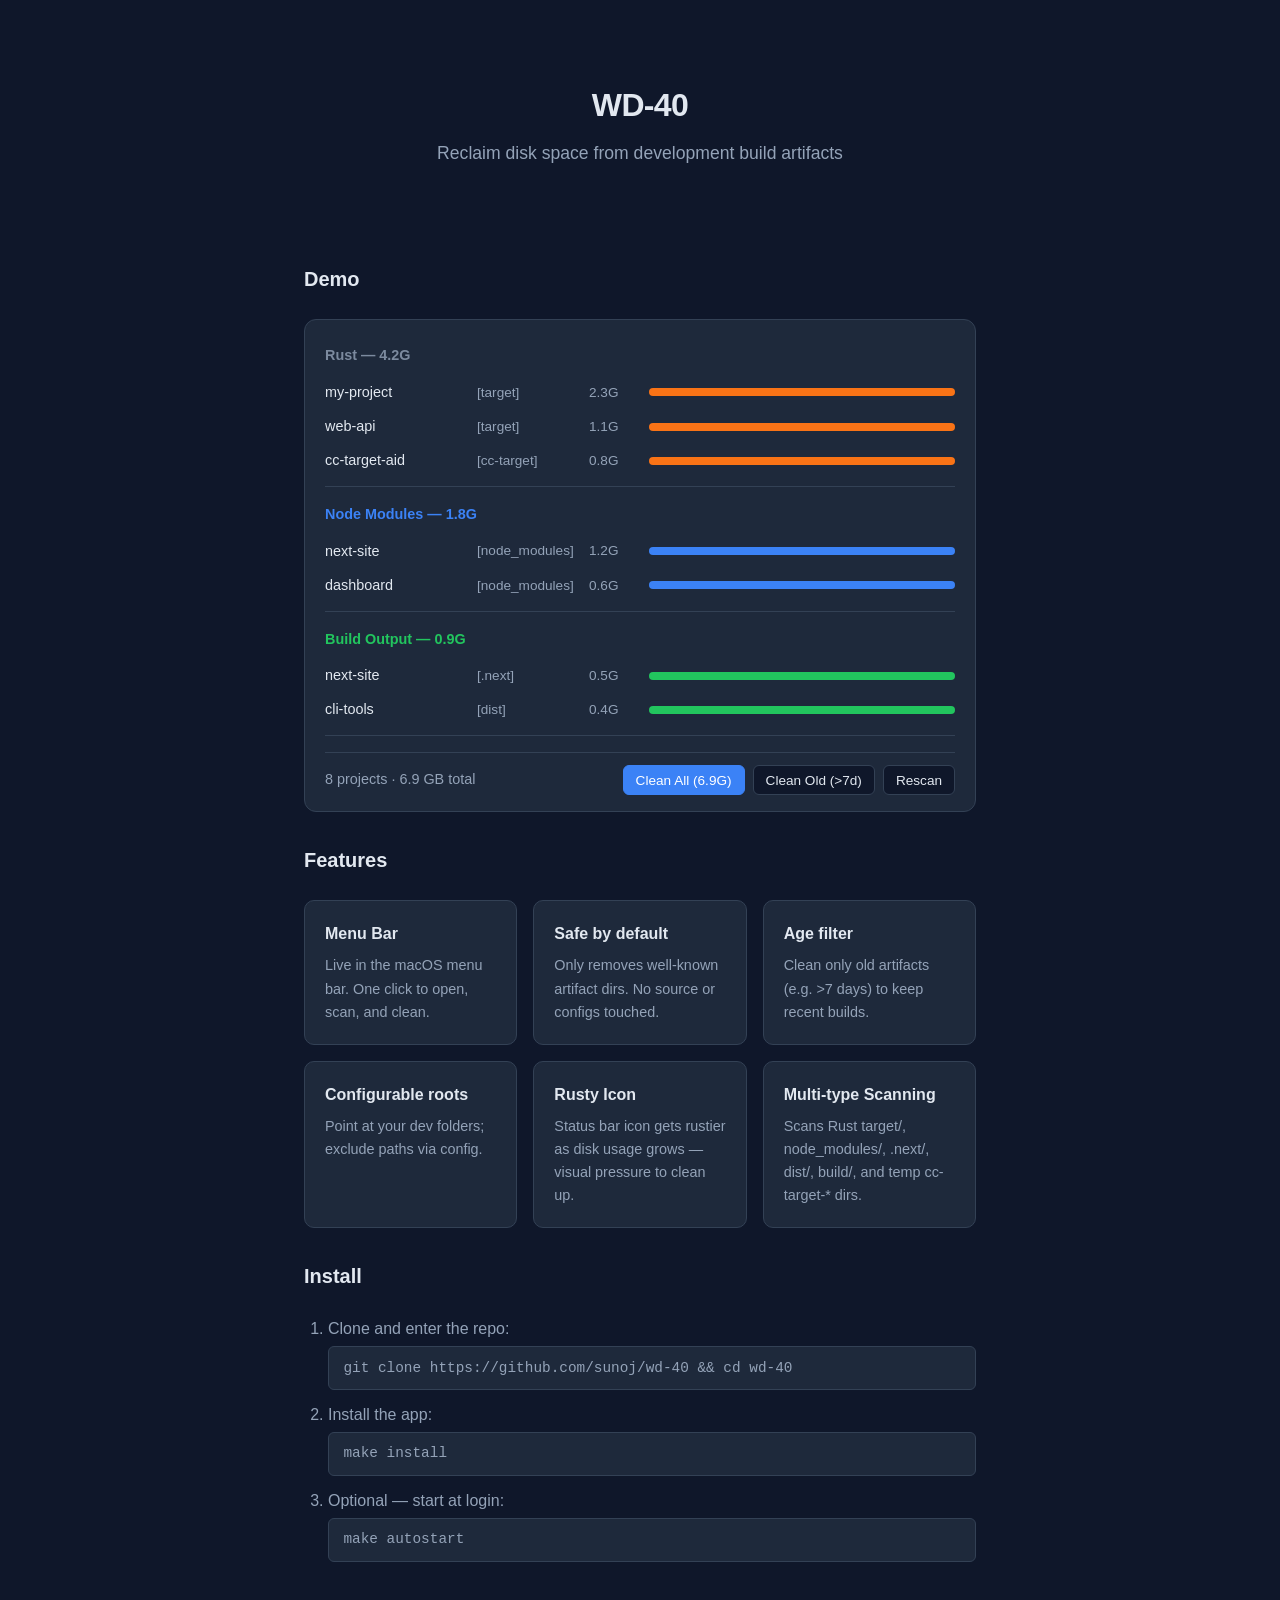
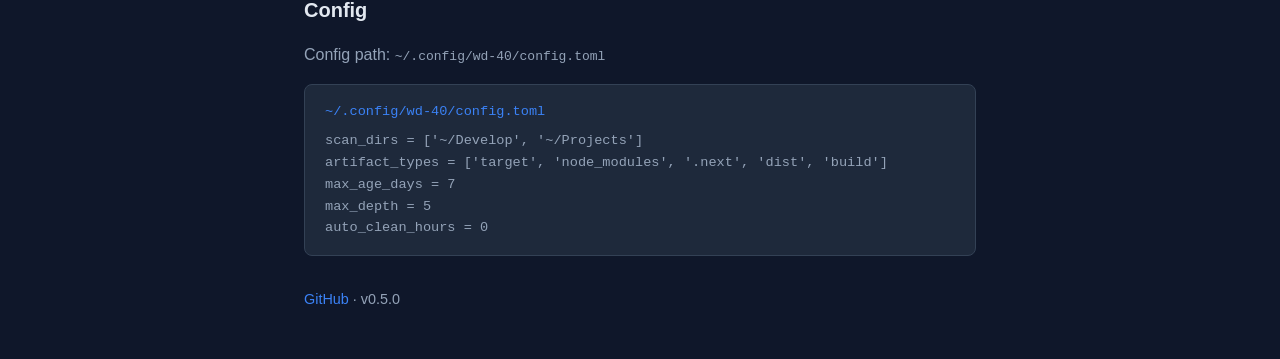
==== site/index.html @ ae731e07 "docs: record round-two audit findings" ====
<!DOCTYPE html>
<html lang="en">
<head>
  <meta charset="UTF-8">
  <meta name="viewport" content="width=device-width, initial-scale=1.0">
  <title>WD-40 — macOS Menu Bar Utility for Build Artifacts</title>
  <meta name="description" content="Reclaim disk space from Rust target/, node_modules/, .next/, dist/, build/ and other development build artifacts. macOS menu bar utility.">
  <style>
    :root {
      --bg: #0f172a;
      --bg-card: #1e293b;
      --text: #e2e8f0;
      --text-muted: #94a3b8;
      --accent: #3b82f6;
      --accent-hover: #2563eb;
      --rust: #f97316;
      --node: #3b82f6;
      --build: #22c55e;
      --border: #334155;
    }
    * { box-sizing: border-box; }
    body {
      font-family: -apple-system, BlinkMacSystemFont, 'Segoe UI', Roboto, sans-serif;
      background: var(--bg);
      color: var(--text);
      margin: 0;
      padding: 0;
      line-height: 1.6;
    }
    .container { max-width: 720px; margin: 0 auto; padding: 2rem 1.5rem; }
    h1 { font-size: 1.75rem; font-weight: 700; margin: 0 0 0.5rem; }
    h2 { font-size: 1.25rem; font-weight: 600; margin: 2rem 0 1rem; color: var(--text); }
    p { margin: 0 0 1rem; color: var(--text-muted); }
    a { color: var(--accent); text-decoration: none; }
    a:hover { text-decoration: underline; }

    .hero {
      text-align: center;
      padding: 3rem 0;
    }
    .hero .product { font-size: 2rem; font-weight: 800; letter-spacing: -0.02em; margin-bottom: 0.5rem; }
    .hero .tagline { font-size: 1.1rem; color: var(--text-muted); }

    .demo {
      background: var(--bg-card);
      border-radius: 12px;
      border: 1px solid var(--border);
      padding: 1rem 1.25rem;
      margin: 1.5rem 0;
    }
    .demo-group-header {
      font-weight: 600;
      font-size: 0.9rem;
      padding: 0.5rem 0;
      margin-top: 0.5rem;
    }
    .demo-group-header:first-child { margin-top: 0; }
    .demo-group-header.rust { color: var(--rust); }
    .demo-group-header.node { color: var(--node); }
    .demo-group-header.build { color: var(--build); }
    .demo-group-header.disabled { color: var(--text-muted); opacity: 0.8; }
    .demo-row {
      display: flex;
      align-items: center;
      gap: 0.75rem;
      padding: 0.35rem 0;
      font-size: 0.9rem;
    }
    .demo-row .name { min-width: 140px; color: var(--text); }
    .demo-row .type { min-width: 100px; color: var(--text-muted); font-size: 0.85rem; }
    .demo-row .size { min-width: 3rem; color: var(--text-muted); font-size: 0.85rem; }
    .demo-bar { flex: 1; height: 8px; border-radius: 4px; min-width: 60px; }
    .demo-bar.rust { background: var(--rust); }
    .demo-bar.node { background: var(--node); }
    .demo-bar.build { background: var(--build); }
    .demo-sep { height: 1px; background: var(--border); margin: 0.5rem 0; }
    .demo-footer {
      display: flex;
      justify-content: space-between;
      align-items: center;
      flex-wrap: wrap;
      gap: 0.75rem;
      margin-top: 1rem;
      padding-top: 0.75rem;
      border-top: 1px solid var(--border);
      font-size: 0.9rem;
      color: var(--text-muted);
    }
    .demo-actions { display: flex; gap: 0.5rem; flex-wrap: wrap; }
    .demo-actions button {
      background: var(--bg);
      border: 1px solid var(--border);
      color: var(--text);
      padding: 0.4rem 0.75rem;
      border-radius: 6px;
      font-size: 0.85rem;
      cursor: pointer;
    }
    .demo-actions button.primary { background: var(--accent); border-color: var(--accent); color: #fff; }

    .features { display: grid; grid-template-columns: repeat(auto-fit, minmax(200px, 1fr)); gap: 1rem; margin: 1.5rem 0; }
    .feature-card {
      background: var(--bg-card);
      border: 1px solid var(--border);
      border-radius: 10px;
      padding: 1.25rem;
    }
    .feature-card h3 { font-size: 1rem; margin: 0 0 0.5rem; }
    .feature-card p { font-size: 0.9rem; margin: 0; color: var(--text-muted); }

    .install-steps { margin: 1.5rem 0; }
    .install-steps ol { padding-left: 1.5rem; color: var(--text-muted); }
    .install-steps li { margin-bottom: 0.75rem; }
    .install-steps code {
      display: block;
      background: var(--bg-card);
      border: 1px solid var(--border);
      border-radius: 6px;
      padding: 0.6rem 0.9rem;
      font-size: 0.9rem;
      margin-top: 0.25rem;
      overflow-x: auto;
    }

    .config-block {
      background: var(--bg-card);
      border: 1px solid var(--border);
      border-radius: 8px;
      padding: 1rem 1.25rem;
      font-family: ui-monospace, monospace;
      font-size: 0.85rem;
      color: var(--text-muted);
      overflow-x: auto;
      margin: 1rem 0;
    }
    .config-block .path { color: var(--accent); margin-bottom: 0.5rem; }
    .config-block pre { margin: 0; white-space: pre-wrap; word-break: break-all; }
  </style>
</head>
<body>
  <div class="container">
    <section class="hero">
      <h1 class="product">WD-40</h1>
      <p class="tagline">Reclaim disk space from development build artifacts</p>
    </section>

    <h2>Demo</h2>
    <div class="demo">
      <div class="demo-group-header rust disabled">Rust — 4.2G</div>
      <div class="demo-row">
        <span class="name">my-project</span>
        <span class="type">[target]</span>
        <span class="size">2.3G</span>
        <span class="demo-bar rust" style="width: 55%;"></span>
      </div>
      <div class="demo-row">
        <span class="name">web-api</span>
        <span class="type">[target]</span>
        <span class="size">1.1G</span>
        <span class="demo-bar rust" style="width: 26%;"></span>
      </div>
      <div class="demo-row">
        <span class="name">cc-target-aid</span>
        <span class="type">[cc-target]</span>
        <span class="size">0.8G</span>
        <span class="demo-bar rust" style="width: 19%;"></span>
      </div>
      <div class="demo-sep"></div>
      <div class="demo-group-header node">Node Modules — 1.8G</div>
      <div class="demo-row">
        <span class="name">next-site</span>
        <span class="type">[node_modules]</span>
        <span class="size">1.2G</span>
        <span class="demo-bar node" style="width: 67%;"></span>
      </div>
      <div class="demo-row">
        <span class="name">dashboard</span>
        <span class="type">[node_modules]</span>
        <span class="size">0.6G</span>
        <span class="demo-bar node" style="width: 33%;"></span>
      </div>
      <div class="demo-sep"></div>
      <div class="demo-group-header build">Build Output — 0.9G</div>
      <div class="demo-row">
        <span class="name">next-site</span>
        <span class="type">[.next]</span>
        <span class="size">0.5G</span>
        <span class="demo-bar build" style="width: 56%;"></span>
      </div>
      <div class="demo-row">
        <span class="name">cli-tools</span>
        <span class="type">[dist]</span>
        <span class="size">0.4G</span>
        <span class="demo-bar build" style="width: 44%;"></span>
      </div>
      <div class="demo-sep"></div>
      <div class="demo-footer">
        <span>8 projects · 6.9 GB total</span>
        <div class="demo-actions">
          <button class="primary">Clean All (6.9G)</button>
          <button>Clean Old (&gt;7d)</button>
          <button>Rescan</button>
        </div>
      </div>
    </div>

    <h2>Features</h2>
    <div class="features">
      <div class="feature-card">
        <h3>Menu Bar</h3>
        <p>Live in the macOS menu bar. One click to open, scan, and clean.</p>
      </div>
      <div class="feature-card">
        <h3>Safe by default</h3>
        <p>Only removes well-known artifact dirs. No source or configs touched.</p>
      </div>
      <div class="feature-card">
        <h3>Age filter</h3>
        <p>Clean only old artifacts (e.g. &gt;7 days) to keep recent builds.</p>
      </div>
      <div class="feature-card">
        <h3>Configurable roots</h3>
        <p>Point at your dev folders; exclude paths via config.</p>
      </div>
      <div class="feature-card">
        <h3>Rusty Icon</h3>
        <p>Status bar icon gets rustier as disk usage grows — visual pressure to clean up.</p>
      </div>
      <div class="feature-card">
        <h3>Multi-type Scanning</h3>
        <p>Scans Rust target/, node_modules/, .next/, dist/, build/, and temp cc-target-* dirs.</p>
      </div>
    </div>

    <h2>Install</h2>
    <div class="install-steps">
      <ol>
        <li>Clone and enter the repo:
          <code>git clone https://github.com/sunoj/wd-40 &amp;&amp; cd wd-40</code>
        </li>
        <li>Install the app:
          <code>make install</code>
        </li>
        <li>Optional — start at login:
          <code>make autostart</code>
        </li>
      </ol>
    </div>

    <h2>Config</h2>
    <p>Config path: <code>~/.config/wd-40/config.toml</code></p>
    <div class="config-block">
      <div class="path">~/.config/wd-40/config.toml</div>
      <pre>scan_dirs = ['~/Develop', '~/Projects']
artifact_types = ['target', 'node_modules', '.next', 'dist', 'build']
max_age_days = 7
max_depth = 5
auto_clean_hours = 0</pre>
    </div>

    <p style="margin-top: 2rem; font-size: 0.9rem;"><a href="https://github.com/sunoj/wd-40">GitHub</a> · v0.5.0</p>
  </div>
</body>
</html>
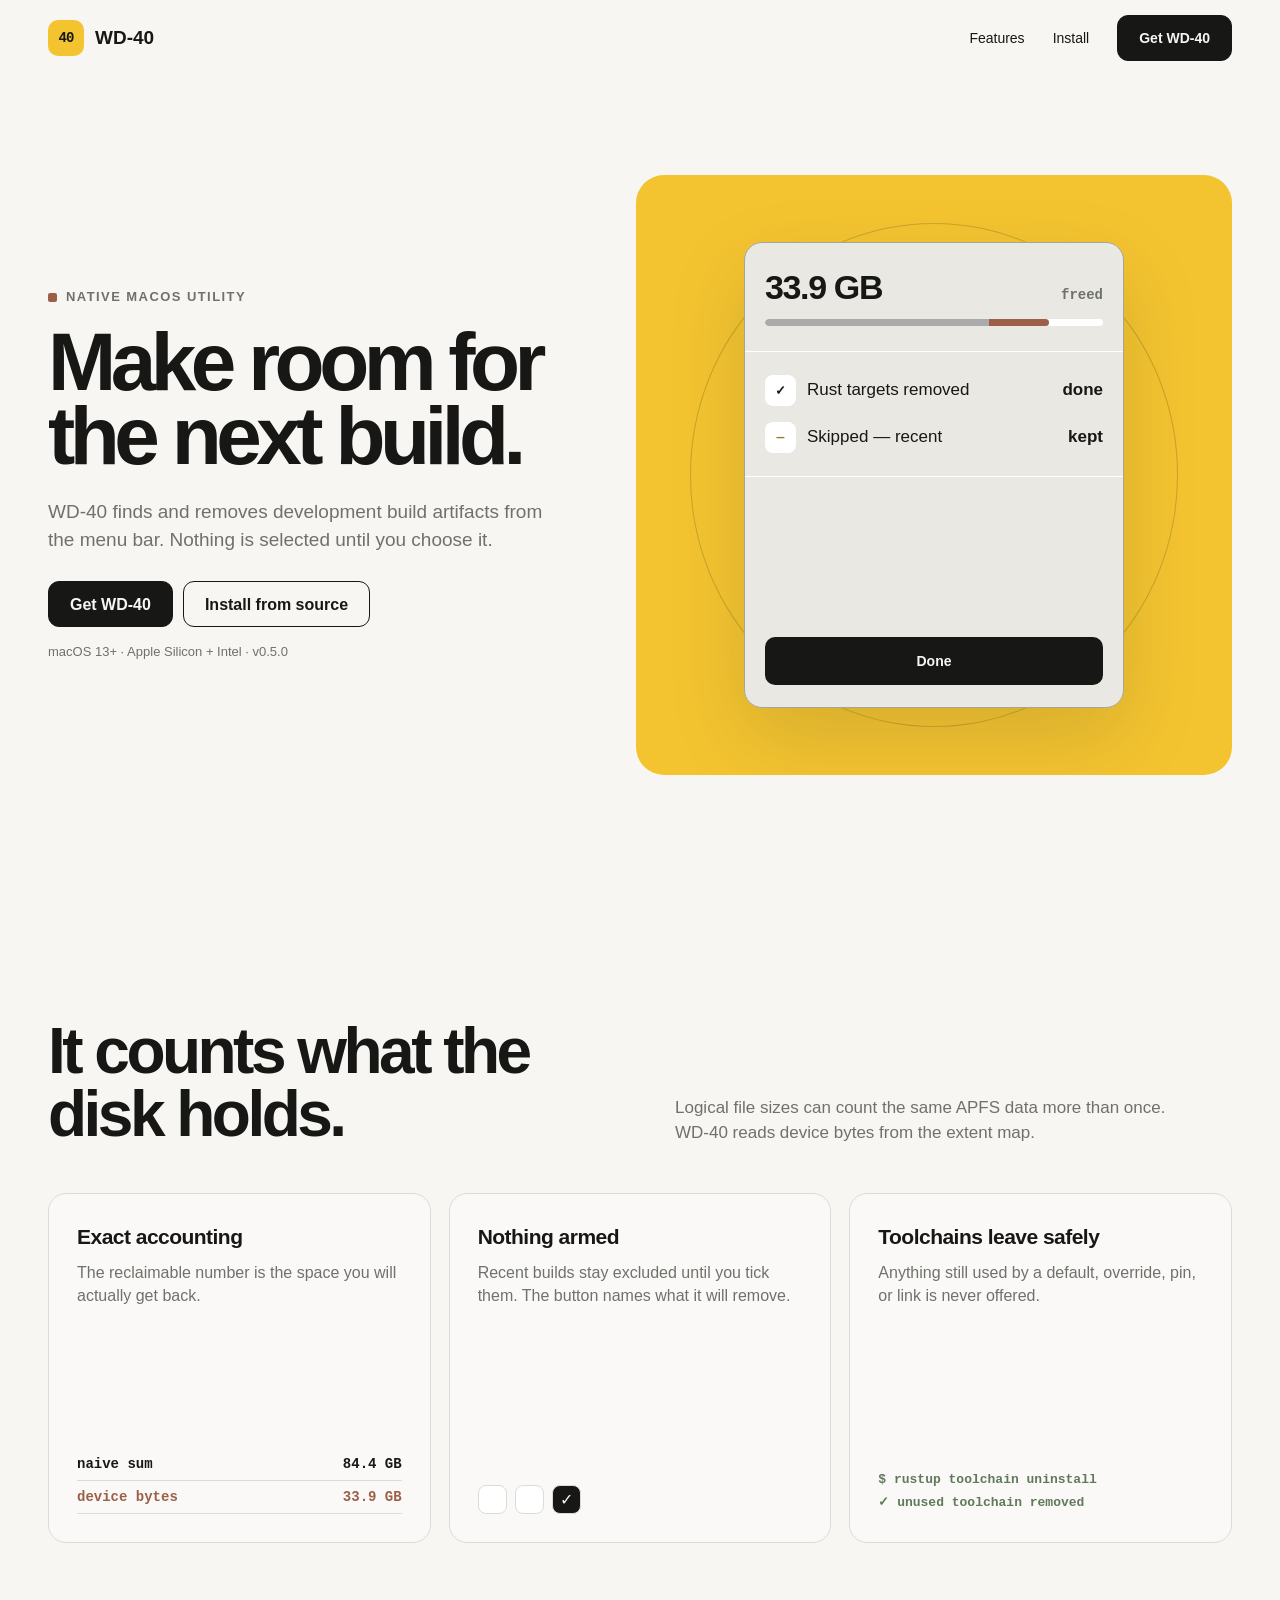
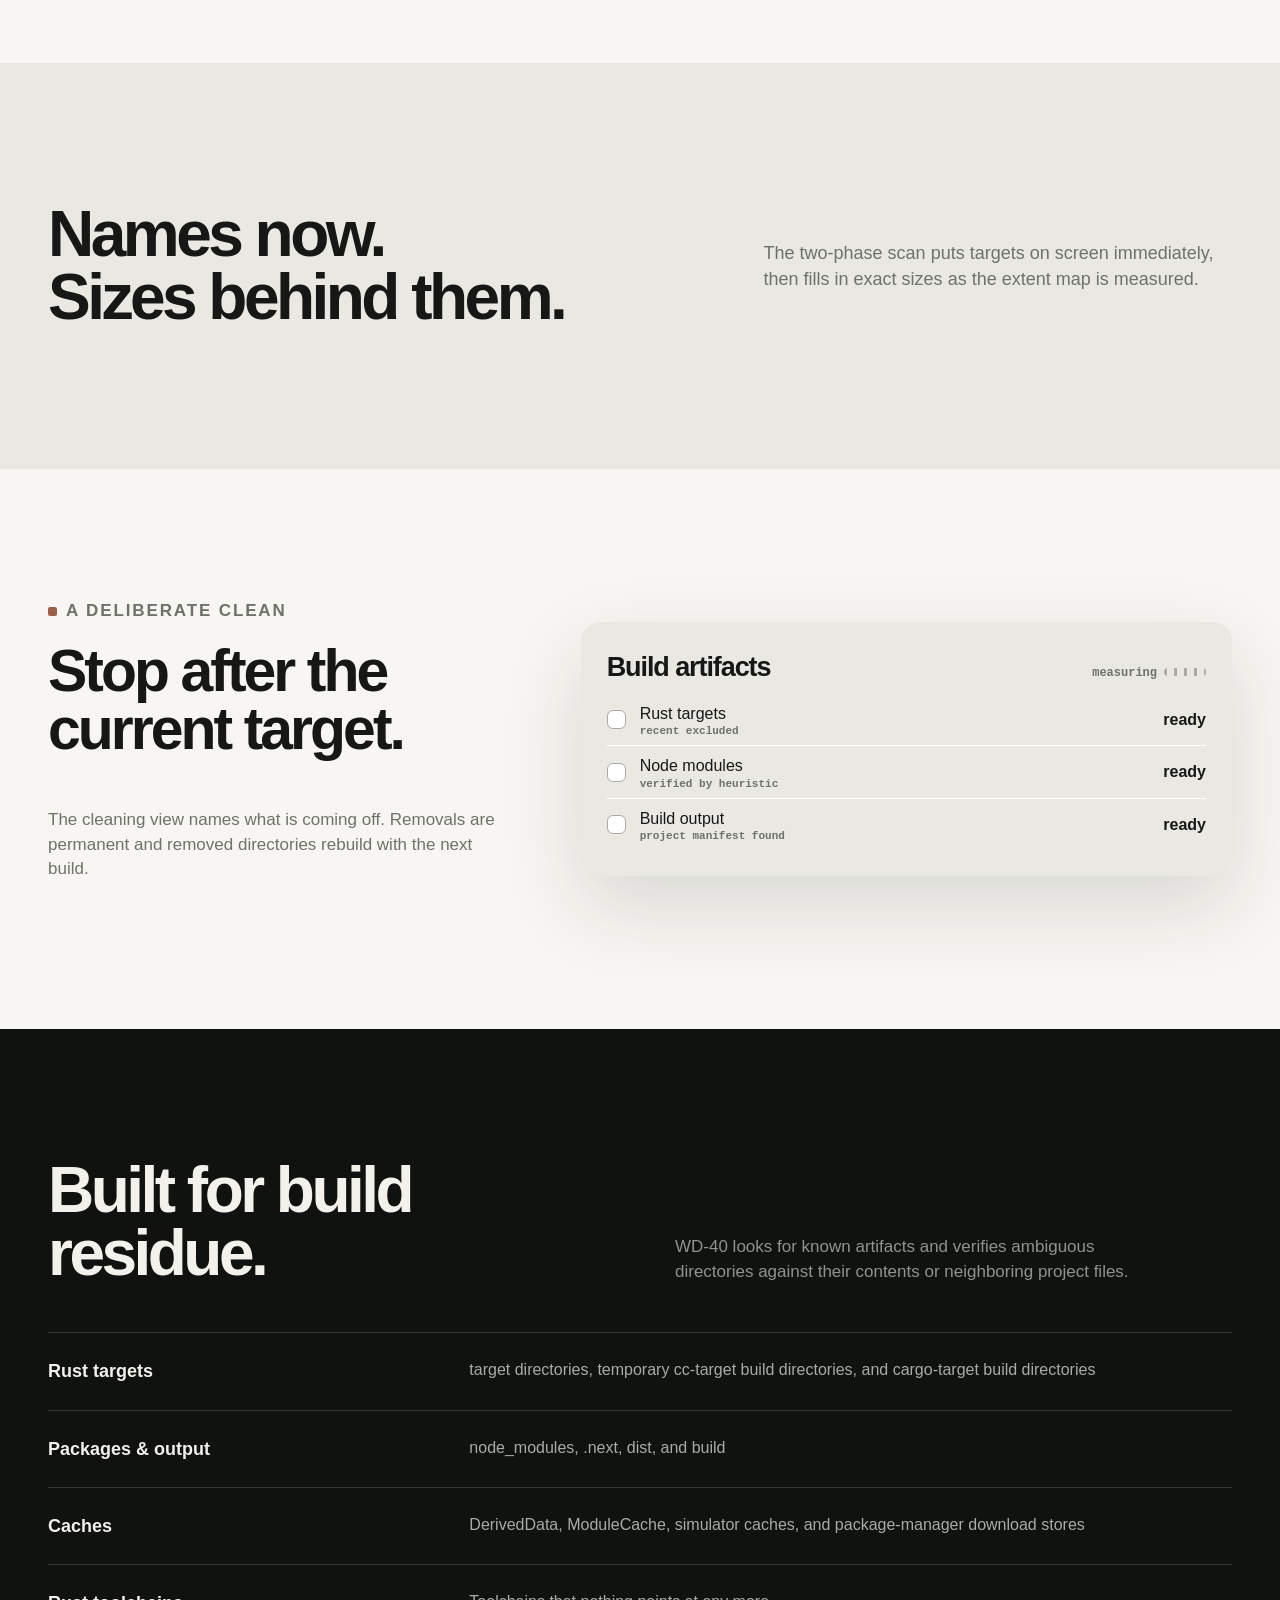
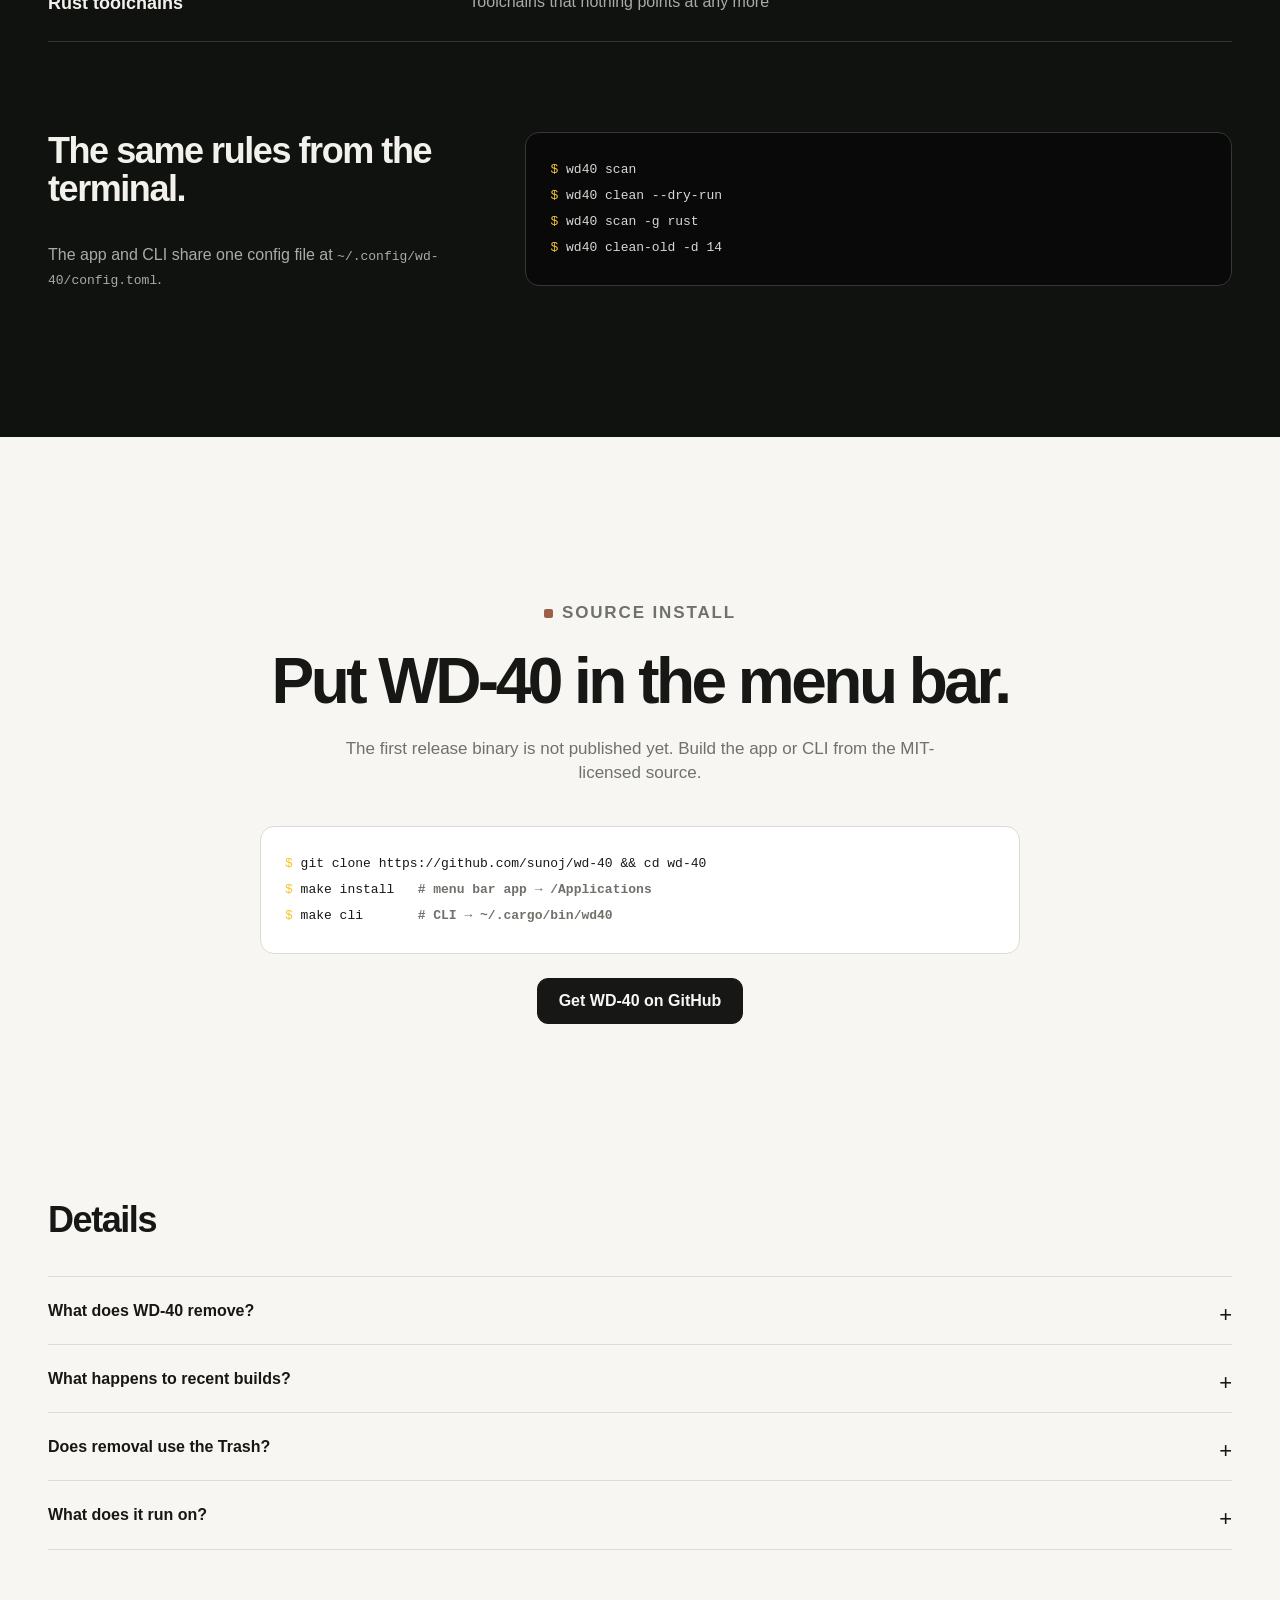
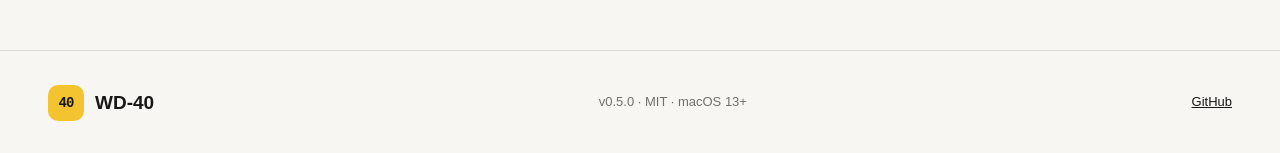
==== commit a3008902: "feat(site): rebuild WD-40 landing page" ====
--- a/site/index.html
+++ b/site/index.html
@@ -1,264 +1,58 @@
+<!--
+  WD-40's self-contained landing page, with an HTML/CSS recreation of the app popover.
+  Exports: the wd-40.xyz marketing page. Dependencies: local system fonts and inline SVG only.
+-->
 <!DOCTYPE html>
 <html lang="en">
 <head>
   <meta charset="UTF-8">
-  <meta name="viewport" content="width=device-width, initial-scale=1.0">
-  <title>WD-40 — macOS Menu Bar Utility for Build Artifacts</title>
-  <meta name="description" content="Reclaim disk space from Rust target/, node_modules/, .next/, dist/, build/ and other development build artifacts. macOS menu bar utility.">
+  <meta name="viewport" content="width=device-width, initial-scale=1">
+  <meta name="color-scheme" content="light dark">
+  <link rel="icon" href="data:image/svg+xml,%3Csvg xmlns='http://www.w3.org/2000/svg' viewBox='0 0 40 40'%3E%3Crect width='40' height='40' rx='10' fill='%23f4c430'/%3E%3Ctext x='20' y='25' text-anchor='middle' font-family='monospace' font-weight='700' font-size='14'%3E40%3C/text%3E%3C/svg%3E">
+  <title>WD-40 — Make room for the next build</title>
+  <meta name="description" content="WD-40 is a native macOS menu bar app and CLI that finds and removes development build artifacts.">
+  <script>const DOWNLOAD_URL="https://github.com/sunoj/wd-40";</script>
   <style>
-    :root {
-      --bg: #0f172a;
-      --bg-card: #1e293b;
-      --text: #e2e8f0;
-      --text-muted: #94a3b8;
-      --accent: #3b82f6;
-      --accent-hover: #2563eb;
-      --rust: #f97316;
-      --node: #3b82f6;
-      --build: #22c55e;
-      --border: #334155;
-    }
-    * { box-sizing: border-box; }
-    body {
-      font-family: -apple-system, BlinkMacSystemFont, 'Segoe UI', Roboto, sans-serif;
-      background: var(--bg);
-      color: var(--text);
-      margin: 0;
-      padding: 0;
-      line-height: 1.6;
-    }
-    .container { max-width: 720px; margin: 0 auto; padding: 2rem 1.5rem; }
-    h1 { font-size: 1.75rem; font-weight: 700; margin: 0 0 0.5rem; }
-    h2 { font-size: 1.25rem; font-weight: 600; margin: 2rem 0 1rem; color: var(--text); }
-    p { margin: 0 0 1rem; color: var(--text-muted); }
-    a { color: var(--accent); text-decoration: none; }
-    a:hover { text-decoration: underline; }
-
-    .hero {
-      text-align: center;
-      padding: 3rem 0;
-    }
-    .hero .product { font-size: 2rem; font-weight: 800; letter-spacing: -0.02em; margin-bottom: 0.5rem; }
-    .hero .tagline { font-size: 1.1rem; color: var(--text-muted); }
-
-    .demo {
-      background: var(--bg-card);
-      border-radius: 12px;
-      border: 1px solid var(--border);
-      padding: 1rem 1.25rem;
-      margin: 1.5rem 0;
-    }
-    .demo-group-header {
-      font-weight: 600;
-      font-size: 0.9rem;
-      padding: 0.5rem 0;
-      margin-top: 0.5rem;
-    }
-    .demo-group-header:first-child { margin-top: 0; }
-    .demo-group-header.rust { color: var(--rust); }
-    .demo-group-header.node { color: var(--node); }
-    .demo-group-header.build { color: var(--build); }
-    .demo-group-header.disabled { color: var(--text-muted); opacity: 0.8; }
-    .demo-row {
-      display: flex;
-      align-items: center;
-      gap: 0.75rem;
-      padding: 0.35rem 0;
-      font-size: 0.9rem;
-    }
-    .demo-row .name { min-width: 140px; color: var(--text); }
-    .demo-row .type { min-width: 100px; color: var(--text-muted); font-size: 0.85rem; }
-    .demo-row .size { min-width: 3rem; color: var(--text-muted); font-size: 0.85rem; }
-    .demo-bar { flex: 1; height: 8px; border-radius: 4px; min-width: 60px; }
-    .demo-bar.rust { background: var(--rust); }
-    .demo-bar.node { background: var(--node); }
-    .demo-bar.build { background: var(--build); }
-    .demo-sep { height: 1px; background: var(--border); margin: 0.5rem 0; }
-    .demo-footer {
-      display: flex;
-      justify-content: space-between;
-      align-items: center;
-      flex-wrap: wrap;
-      gap: 0.75rem;
-      margin-top: 1rem;
-      padding-top: 0.75rem;
-      border-top: 1px solid var(--border);
-      font-size: 0.9rem;
-      color: var(--text-muted);
-    }
-    .demo-actions { display: flex; gap: 0.5rem; flex-wrap: wrap; }
-    .demo-actions button {
-      background: var(--bg);
-      border: 1px solid var(--border);
-      color: var(--text);
-      padding: 0.4rem 0.75rem;
-      border-radius: 6px;
-      font-size: 0.85rem;
-      cursor: pointer;
-    }
-    .demo-actions button.primary { background: var(--accent); border-color: var(--accent); color: #fff; }
-
-    .features { display: grid; grid-template-columns: repeat(auto-fit, minmax(200px, 1fr)); gap: 1rem; margin: 1.5rem 0; }
-    .feature-card {
-      background: var(--bg-card);
-      border: 1px solid var(--border);
-      border-radius: 10px;
-      padding: 1.25rem;
-    }
-    .feature-card h3 { font-size: 1rem; margin: 0 0 0.5rem; }
-    .feature-card p { font-size: 0.9rem; margin: 0; color: var(--text-muted); }
-
-    .install-steps { margin: 1.5rem 0; }
-    .install-steps ol { padding-left: 1.5rem; color: var(--text-muted); }
-    .install-steps li { margin-bottom: 0.75rem; }
-    .install-steps code {
-      display: block;
-      background: var(--bg-card);
-      border: 1px solid var(--border);
-      border-radius: 6px;
-      padding: 0.6rem 0.9rem;
-      font-size: 0.9rem;
-      margin-top: 0.25rem;
-      overflow-x: auto;
-    }
-
-    .config-block {
-      background: var(--bg-card);
-      border: 1px solid var(--border);
-      border-radius: 8px;
-      padding: 1rem 1.25rem;
-      font-family: ui-monospace, monospace;
-      font-size: 0.85rem;
-      color: var(--text-muted);
-      overflow-x: auto;
-      margin: 1rem 0;
-    }
-    .config-block .path { color: var(--accent); margin-bottom: 0.5rem; }
-    .config-block pre { margin: 0; white-space: pre-wrap; word-break: break-all; }
+    :root{--paper:#f7f6f2;--ink:#171816;--muted:#6f716b;--line:#dcdcd6;--panel:#e9e8e3;--panel2:#fff;--accent:#f4c430;--rust:#9b6047;--green:#60795a;--dark:#101210;--shadow:0 30px 80px #25251e24}
+    *{box-sizing:border-box}html{scroll-behavior:smooth}body{margin:0;background:var(--paper);color:var(--ink);font-family:-apple-system,BlinkMacSystemFont,"Segoe UI",sans-serif;line-height:1.45}a{color:inherit}button,a{font:inherit}.wrap{width:min(1184px,calc(100% - 48px));margin:auto}.nav{height:76px;display:flex;align-items:center;justify-content:space-between}.brand{display:flex;align-items:center;gap:11px;font-weight:800;text-decoration:none;font-size:19px}.mark{display:grid;place-items:center;width:36px;height:36px;border-radius:10px;background:var(--accent);font:800 14px ui-monospace,monospace;letter-spacing:-1px}.navlinks{display:flex;align-items:center;gap:28px;font-size:14px}.navlinks a{text-decoration:none}.button{display:inline-flex;align-items:center;justify-content:center;min-height:46px;padding:0 21px;border:1px solid var(--ink);border-radius:11px;background:var(--ink);color:var(--paper);font-weight:750;text-decoration:none;transition:transform .2s,background .2s}.button:hover{transform:translateY(-2px)}.button.alt{background:transparent;color:var(--ink)}
+    .hero{min-height:calc(100svh - 76px);display:grid;grid-template-columns:.93fr 1.07fr;align-items:center;gap:70px;padding:58px 0 84px}.eyebrow{display:flex;align-items:center;gap:9px;margin:0 0 18px;color:var(--muted);font-size:13px;font-weight:720;text-transform:uppercase;letter-spacing:.11em}.eyebrow:before{content:"";width:9px;height:9px;border-radius:2px;background:var(--rust)}h1,h2,h3,p{margin-top:0}.hero h1{max-width:650px;margin-bottom:24px;font-size:clamp(58px,6.4vw,94px);line-height:.91;letter-spacing:-.067em}.lead{max-width:570px;margin-bottom:28px;color:var(--muted);font-size:19px}.actions{display:flex;gap:10px;align-items:center}.meta{margin:16px 0 0;color:var(--muted);font-size:13px}
+    .stage{min-height:600px;display:grid;place-items:center;border-radius:28px;background:var(--accent);overflow:hidden;position:relative}.stage:before{content:"";position:absolute;inset:8% 9%;border:1px solid #1d1d1730;border-radius:50%}.stage:after{content:"";position:absolute;width:280px;height:280px;border:1px solid #1d1d1730;border-radius:50%}.popover{position:relative;z-index:1;width:min(380px,84%);height:466px;border:1px solid #a5a59e;background:var(--panel);border-radius:18px;box-shadow:var(--shadow);overflow:hidden;font-size:14px}.pop-state{position:absolute;inset:0;padding:20px;opacity:0}.pop-state.scan{animation:scan-state 12s both}.pop-state.clean{animation:clean-state 12s both}.pop-state.done{animation:done-state 12s both}.pop-top{display:flex;align-items:baseline;justify-content:space-between;margin-bottom:7px}.pop-top strong{font-size:27px;letter-spacing:-.04em}.mono{font-family:ui-monospace,SFMono-Regular,Menlo,monospace;color:var(--muted);font-weight:650}.meter{height:7px;background:var(--panel2);border-radius:9px;overflow:hidden}.meter span{display:block;width:84%;height:100%;border-radius:9px;background:linear-gradient(90deg,#aaa 0 79%,var(--rust) 79%)}.status{padding:10px 0 15px;border-bottom:1px solid var(--panel2);color:var(--muted)}.status b{color:var(--ink)}.group{display:flex;justify-content:space-between;padding:17px 0 7px;border-top:1px solid var(--panel2);color:var(--muted);font:700 13px ui-monospace,monospace;text-transform:lowercase}.group:first-of-type{border-top:0}.row{display:grid;grid-template-columns:25px 1fr auto;gap:8px;align-items:center;padding:8px 0}.check{width:19px;height:19px;border:1px solid #aaa;border-radius:6px;background:var(--panel2)}.check.on{display:grid;place-items:center;background:var(--ink);color:var(--paper);font-size:12px}.sub{display:block;color:var(--muted);font:600 11px ui-monospace,monospace}.recent{color:#98722c}.pop-action{position:absolute;left:20px;right:20px;bottom:50px;height:48px;border:0;border-radius:10px;background:var(--ink);color:var(--paper);font-weight:750}.pop-foot{position:absolute;left:20px;right:20px;bottom:18px;display:flex;justify-content:space-between;color:var(--muted);font-weight:650}.spin{display:inline-block;width:16px;height:16px;border:2px solid #a7a8a1;border-top-color:var(--ink);border-radius:50%;vertical-align:-3px;animation:spin 1s linear infinite}.clean .status{font-size:16px}.clean-list{margin:20px 0}.clean-list .row{grid-template-columns:24px 1fr auto;font-size:16px}.removed{color:var(--green)}.waiting{opacity:.38}.stop{bottom:28px;background:var(--panel2);color:var(--ink)}.done .pop-top strong{font-size:34px}.done .summary{margin:25px -20px;border-top:1px solid var(--panel2);border-bottom:1px solid var(--panel2);padding:15px 20px}.done .row{grid-template-columns:34px 1fr auto;font-size:17px}.badge{display:grid;place-items:center;width:31px;height:31px;border-radius:8px;background:var(--panel2);font:700 13px ui-monospace,monospace}.done .pop-action{bottom:22px}
+    @keyframes scan-state{0%,29%{opacity:1}33%,100%{opacity:0}}@keyframes clean-state{0%,30%{opacity:0}34%,63%{opacity:1}67%,100%{opacity:0}}@keyframes done-state{0%,64%{opacity:0}68%,100%{opacity:1}}@keyframes spin{to{transform:rotate(1turn)}}
+    .features{padding:120px 0}.section-head{display:grid;grid-template-columns:1fr 1fr;gap:70px;align-items:end;margin-bottom:48px}.section-head h2,.statement h2,.install h2{margin-bottom:0;font-size:clamp(42px,5vw,68px);line-height:.98;letter-spacing:-.055em}.section-head p{max-width:500px;margin:0;color:var(--muted);font-size:17px}.grid3{display:grid;grid-template-columns:repeat(3,1fr);gap:18px}.feature{min-height:350px;padding:28px;border:1px solid var(--line);border-radius:18px;background:#ffffff55;display:flex;flex-direction:column;justify-content:space-between}.feature h3{margin-bottom:8px;font-size:21px;letter-spacing:-.025em}.feature p{margin:0;color:var(--muted)}.proof{padding-top:25px}.proof-row{display:flex;justify-content:space-between;padding:8px 0;border-bottom:1px solid var(--line);font:650 14px ui-monospace,monospace}.proof-row:last-child{color:var(--rust)}.select-demo{display:flex;gap:8px}.select-demo span{width:29px;height:29px;border:1px solid var(--line);border-radius:8px;background:var(--panel2)}.select-demo span:last-child{display:grid;place-items:center;background:var(--ink);color:var(--paper)}.toolchain{font:700 13px/1.8 ui-monospace,monospace;color:var(--green)}
+    .statement{padding:140px 0;background:var(--panel)}.statement .wrap{display:grid;grid-template-columns:1fr .8fr;gap:130px;align-items:center}.statement p{margin:0;color:var(--muted);font-size:18px}.split{padding:130px 0;display:grid;grid-template-columns:.82fr 1.18fr;gap:80px;align-items:center}.split h2{font-size:clamp(40px,4.6vw,65px);line-height:1;letter-spacing:-.05em}.split>div>p{color:var(--muted);font-size:17px}.mini-ui{padding:26px;border-radius:20px;background:var(--panel);box-shadow:var(--shadow)}.mini-ui .row{grid-template-columns:25px 1fr auto;border-bottom:1px solid var(--panel2)}.mini-ui .row:last-child{border:0}.measure{color:var(--muted);font:650 12px ui-monospace,monospace}.measure:after{content:"";display:inline-block;width:42px;height:8px;margin-left:7px;border-radius:9px;background:linear-gradient(90deg,#aaa 30%,transparent 30%);background-size:10px;animation:pulse 1.2s linear infinite}@keyframes pulse{to{background-position:20px}}
+    .technical{padding:130px 0;background:var(--dark);color:#f2f1ec}.technical .section-head p,.technical .eyebrow{color:#90938c}.coverage{border-top:1px solid #333631}.coverage div{display:grid;grid-template-columns:.5fr 1fr;gap:40px;padding:25px 0;border-bottom:1px solid #333631}.coverage strong{font-size:18px}.coverage span{color:#a9aca5}.cli{margin-top:90px;display:grid;grid-template-columns:.72fr 1.28fr;gap:80px;align-items:start}.cli h3{font-size:36px;line-height:1.05;letter-spacing:-.04em}.cli p{color:#a9aca5}.terminal{overflow:auto;padding:24px;border:1px solid #353832;border-radius:14px;background:#080908;color:#d8d9d3;font:13px/2 ui-monospace,monospace;white-space:pre}.prompt{color:var(--accent)}
+    .install{padding:140px 0;text-align:center}.install p{max-width:600px;margin:24px auto;color:var(--muted);font-size:17px}.commands{width:min(760px,100%);margin:40px auto 24px;text-align:left;padding:24px;border:1px solid var(--line);border-radius:14px;background:var(--panel2);font:13px/2 ui-monospace,monospace;overflow:auto}.faq{padding:30px 0 100px}.faq h2{font-size:36px;letter-spacing:-.04em}.faq details{border-top:1px solid var(--line);padding:22px 0}.faq details:last-child{border-bottom:1px solid var(--line)}summary{cursor:pointer;font-weight:750;list-style:none}summary:after{content:"+";float:right;font-size:22px;font-weight:400}details[open] summary:after{content:"−"}.faq details p{max-width:720px;margin:14px 0 0;color:var(--muted)}footer{padding:34px 0;border-top:1px solid var(--line)}footer .wrap{display:flex;justify-content:space-between;align-items:center}footer p{margin:0;color:var(--muted);font-size:13px}.footerlinks{display:flex;gap:24px;font-size:13px}
+    @media (prefers-color-scheme:dark){:root{--paper:#141512;--ink:#f1f0eb;--muted:#9c9e97;--line:#343631;--panel:#242521;--panel2:#171815;--dark:#090a09;--shadow:0 30px 80px #0008}.feature{background:#ffffff03}.button{background:var(--ink);color:var(--paper)}.button.alt{background:transparent;color:var(--ink)}.popover{border-color:#4e504a}.stage{background:#c8a824}.mark{color:#171816}.proof-row:last-child{color:#c48768}.recent{color:#c6a254}}
+    @media (max-width:820px){.navlinks>a:not(.button){display:none}.hero{grid-template-columns:1fr;padding-top:40px;gap:45px}.stage{min-height:540px}.section-head,.statement .wrap,.split,.cli{grid-template-columns:1fr;gap:35px}.grid3{grid-template-columns:1fr}.feature{min-height:270px}.statement,.features,.technical,.install{padding:90px 0}.coverage div{grid-template-columns:1fr;gap:7px}.split{padding:90px 0}.statement .wrap{gap:35px}}
+    @media (max-width:480px){.wrap{width:min(100% - 28px,1184px)}.nav{height:66px}.navlinks{gap:8px}.navlinks .button{min-height:40px;padding:0 13px}.hero{min-height:auto;padding:48px 0 70px}.hero h1{font-size:56px}.lead{font-size:17px}.actions{align-items:stretch;flex-direction:column}.stage{min-height:515px;border-radius:20px}.popover{width:94%;height:450px;font-size:13px}.pop-state{padding:16px}.pop-action,.pop-foot{left:16px;right:16px}.section-head h2,.statement h2,.install h2{font-size:42px}.section-head{margin-bottom:32px}.feature{padding:22px}.cli{margin-top:60px}.terminal,.commands{font-size:11px;padding:17px}footer .wrap{align-items:flex-start;gap:20px;flex-direction:column}}
+    @media (prefers-reduced-motion:reduce){html{scroll-behavior:auto}*,*:before,*:after{animation:none!important;transition:none!important}.pop-state.scan,.pop-state.clean{opacity:0}.pop-state.done{opacity:1}.button:hover{transform:none}}
   </style>
 </head>
 <body>
-  <div class="container">
-    <section class="hero">
-      <h1 class="product">WD-40</h1>
-      <p class="tagline">Reclaim disk space from development build artifacts</p>
-    </section>
-
-    <h2>Demo</h2>
-    <div class="demo">
-      <div class="demo-group-header rust disabled">Rust — 4.2G</div>
-      <div class="demo-row">
-        <span class="name">my-project</span>
-        <span class="type">[target]</span>
-        <span class="size">2.3G</span>
-        <span class="demo-bar rust" style="width: 55%;"></span>
-      </div>
-      <div class="demo-row">
-        <span class="name">web-api</span>
-        <span class="type">[target]</span>
-        <span class="size">1.1G</span>
-        <span class="demo-bar rust" style="width: 26%;"></span>
-      </div>
-      <div class="demo-row">
-        <span class="name">cc-target-aid</span>
-        <span class="type">[cc-target]</span>
-        <span class="size">0.8G</span>
-        <span class="demo-bar rust" style="width: 19%;"></span>
-      </div>
-      <div class="demo-sep"></div>
-      <div class="demo-group-header node">Node Modules — 1.8G</div>
-      <div class="demo-row">
-        <span class="name">next-site</span>
-        <span class="type">[node_modules]</span>
-        <span class="size">1.2G</span>
-        <span class="demo-bar node" style="width: 67%;"></span>
-      </div>
-      <div class="demo-row">
-        <span class="name">dashboard</span>
-        <span class="type">[node_modules]</span>
-        <span class="size">0.6G</span>
-        <span class="demo-bar node" style="width: 33%;"></span>
-      </div>
-      <div class="demo-sep"></div>
-      <div class="demo-group-header build">Build Output — 0.9G</div>
-      <div class="demo-row">
-        <span class="name">next-site</span>
-        <span class="type">[.next]</span>
-        <span class="size">0.5G</span>
-        <span class="demo-bar build" style="width: 56%;"></span>
-      </div>
-      <div class="demo-row">
-        <span class="name">cli-tools</span>
-        <span class="type">[dist]</span>
-        <span class="size">0.4G</span>
-        <span class="demo-bar build" style="width: 44%;"></span>
-      </div>
-      <div class="demo-sep"></div>
-      <div class="demo-footer">
-        <span>8 projects · 6.9 GB total</span>
-        <div class="demo-actions">
-          <button class="primary">Clean All (6.9G)</button>
-          <button>Clean Old (&gt;7d)</button>
-          <button>Rescan</button>
+  <header class="wrap nav"><a class="brand" href="#top"><span class="mark">40</span>WD-40</a><nav class="navlinks" aria-label="Primary"><a href="#features">Features</a><a href="#install">Install</a><a class="button download" href="https://github.com/sunoj/wd-40">Get WD-40</a></nav></header>
+  <main id="top">
+    <section class="wrap hero">
+      <div><p class="eyebrow">Native macOS utility</p><h1>Make room for the next build.</h1><p class="lead">WD-40 finds and removes development build artifacts from the menu bar. Nothing is selected until you choose it.</p><div class="actions"><a class="button download" href="https://github.com/sunoj/wd-40">Get WD-40</a><a class="button alt" href="#install">Install from source</a></div><p class="meta">macOS 13+ · Apple Silicon + Intel · v0.5.0</p></div>
+      <div class="stage" aria-label="WD-40 popover moving through scan, cleaning, and finished states">
+        <div class="popover">
+          <div class="pop-state scan"><div class="pop-top"><strong>Scanning</strong><span class="mono"><span class="spin"></span></span></div><div class="meter"><span></span></div><div class="status">Targets appear first. <b>Measuring sizes…</b></div><div class="group"><span>rust targets</span><span>measuring</span></div><div class="row"><span class="check on">✓</span><span>project-alpha<span class="sub">target · recent</span></span><span class="mono recent">recent</span></div><div class="row"><span class="check"></span><span>project-beta<span class="sub">target</span></span><span class="mono">…</span></div><div class="group"><span>node modules</span><span>measuring</span></div><div class="row"><span class="check"></span><span>web-client<span class="sub">node_modules</span></span><span class="mono">…</span></div><button class="pop-action" type="button">Clean selected · 33.9 GB</button><div class="pop-foot"><span>Rescan</span><span>Settings</span></div></div>
+          <div class="pop-state clean"><div class="pop-top"><strong>Cleaning</strong><span class="mono">33.9 GB</span></div><div class="meter"><span></span></div><div class="status"><span class="mono">removing</span><br><b>project-alpha/target</b></div><div class="clean-list"><div class="row removed"><span>✓</span><span>project-beta</span><b>removed</b></div><div class="row"><span class="spin"></span><span>project-alpha</span><b>current</b></div><div class="row waiting"><span>·</span><span>web-client</span><b>waiting</b></div></div><button class="pop-action stop" type="button">Stop after this target</button></div>
+          <div class="pop-state done"><div class="pop-top"><strong>33.9 GB</strong><span class="mono">freed</span></div><div class="meter"><span></span></div><div class="summary"><div class="row"><span class="badge">✓</span><span>Rust targets removed</span><b>done</b></div><div class="row"><span class="badge recent">—</span><span>Skipped — recent</span><b>kept</b></div></div><button class="pop-action" type="button">Done</button></div>
         </div>
       </div>
-    </div>
-
-    <h2>Features</h2>
-    <div class="features">
-      <div class="feature-card">
-        <h3>Menu Bar</h3>
-        <p>Live in the macOS menu bar. One click to open, scan, and clean.</p>
-      </div>
-      <div class="feature-card">
-        <h3>Safe by default</h3>
-        <p>Only removes well-known artifact dirs. No source or configs touched.</p>
-      </div>
-      <div class="feature-card">
-        <h3>Age filter</h3>
-        <p>Clean only old artifacts (e.g. &gt;7 days) to keep recent builds.</p>
-      </div>
-      <div class="feature-card">
-        <h3>Configurable roots</h3>
-        <p>Point at your dev folders; exclude paths via config.</p>
-      </div>
-      <div class="feature-card">
-        <h3>Rusty Icon</h3>
-        <p>Status bar icon gets rustier as disk usage grows — visual pressure to clean up.</p>
-      </div>
-      <div class="feature-card">
-        <h3>Multi-type Scanning</h3>
-        <p>Scans Rust target/, node_modules/, .next/, dist/, build/, and temp cc-target-* dirs.</p>
-      </div>
-    </div>
-
-    <h2>Install</h2>
-    <div class="install-steps">
-      <ol>
-        <li>Clone and enter the repo:
-          <code>git clone https://github.com/sunoj/wd-40 &amp;&amp; cd wd-40</code>
-        </li>
-        <li>Install the app:
-          <code>make install</code>
-        </li>
-        <li>Optional — start at login:
-          <code>make autostart</code>
-        </li>
-      </ol>
-    </div>
-
-    <h2>Config</h2>
-    <p>Config path: <code>~/.config/wd-40/config.toml</code></p>
-    <div class="config-block">
-      <div class="path">~/.config/wd-40/config.toml</div>
-      <pre>scan_dirs = ['~/Develop', '~/Projects']
-artifact_types = ['target', 'node_modules', '.next', 'dist', 'build']
-max_age_days = 7
-max_depth = 5
-auto_clean_hours = 0</pre>
-    </div>
-
-    <p style="margin-top: 2rem; font-size: 0.9rem;"><a href="https://github.com/sunoj/wd-40">GitHub</a> · v0.5.0</p>
-  </div>
+    </section>
+    <section class="wrap features" id="features"><div class="section-head"><h2>It counts what the disk holds.</h2><p>Logical file sizes can count the same APFS data more than once. WD-40 reads device bytes from the extent map.</p></div><div class="grid3">
+      <article class="feature"><div><h3>Exact accounting</h3><p>The reclaimable number is the space you will actually get back.</p></div><div class="proof"><div class="proof-row"><span>naive sum</span><span>84.4 GB</span></div><div class="proof-row"><span>device bytes</span><span>33.9 GB</span></div></div></article>
+      <article class="feature"><div><h3>Nothing armed</h3><p>Recent builds stay excluded until you tick them. The button names what it will remove.</p></div><div class="select-demo" aria-hidden="true"><span></span><span></span><span>✓</span></div></article>
+      <article class="feature"><div><h3>Toolchains leave safely</h3><p>Anything still used by a default, override, pin, or link is never offered.</p></div><div class="toolchain">$ rustup toolchain uninstall<br>✓ unused toolchain removed</div></article>
+    </div></section>
+    <section class="statement"><div class="wrap"><h2>Names now.<br>Sizes behind them.</h2><p>The two-phase scan puts targets on screen immediately, then fills in exact sizes as the extent map is measured.</p></div></section>
+    <section class="wrap split"><div><p class="eyebrow">A deliberate clean</p><h2>Stop after the current target.</h2><p>The cleaning view names what is coming off. Removals are permanent and removed directories rebuild with the next build.</p></div><div class="mini-ui"><div class="pop-top"><strong>Build artifacts</strong><span class="measure">measuring</span></div><div class="row"><span class="check"></span><span>Rust targets<span class="sub">recent excluded</span></span><b>ready</b></div><div class="row"><span class="check"></span><span>Node modules<span class="sub">verified by heuristic</span></span><b>ready</b></div><div class="row"><span class="check"></span><span>Build output<span class="sub">project manifest found</span></span><b>ready</b></div></div></section>
+    <section class="technical"><div class="wrap"><div class="section-head"><h2>Built for build residue.</h2><p>WD-40 looks for known artifacts and verifies ambiguous directories against their contents or neighboring project files.</p></div><div class="coverage"><div><strong>Rust targets</strong><span>target directories, temporary cc-target build directories, and cargo-target build directories</span></div><div><strong>Packages &amp; output</strong><span>node_modules, .next, dist, and build</span></div><div><strong>Caches</strong><span>DerivedData, ModuleCache, simulator caches, and package-manager download stores</span></div><div><strong>Rust toolchains</strong><span>Toolchains that nothing points at any more</span></div></div><div class="cli"><div><h3>The same rules from the terminal.</h3><p>The app and CLI share one config file at <code>~/.config/wd-40/config.toml</code>.</p></div><div class="terminal"><span class="prompt">$</span> wd40 scan<br><span class="prompt">$</span> wd40 clean --dry-run<br><span class="prompt">$</span> wd40 scan -g rust<br><span class="prompt">$</span> wd40 clean-old -d 14</div></div></div></section>
+    <section class="wrap install" id="install"><p class="eyebrow" style="justify-content:center">Source install</p><h2>Put WD-40 in the menu bar.</h2><p>The first release binary is not published yet. Build the app or CLI from the MIT-licensed source.</p><div class="commands"><span class="prompt">$</span> git clone https://github.com/sunoj/wd-40 &amp;&amp; cd wd-40<br><span class="prompt">$</span> make install&nbsp;&nbsp;&nbsp;<span class="mono"># menu bar app → /Applications</span><br><span class="prompt">$</span> make cli&nbsp;&nbsp;&nbsp;&nbsp;&nbsp;&nbsp;&nbsp;<span class="mono"># CLI → ~/.cargo/bin/wd40</span></div><a class="button download" href="https://github.com/sunoj/wd-40">Get WD-40 on GitHub</a></section>
+    <section class="wrap faq"><h2>Details</h2><details><summary>What does WD-40 remove?</summary><p>Development build artifacts: Rust targets, Node modules, build output, caches, and unused Rust toolchains. Detection uses heuristics rather than directory names alone.</p></details><details><summary>What happens to recent builds?</summary><p>They are excluded until you explicitly select them. Nothing is selected by default.</p></details><details><summary>Does removal use the Trash?</summary><p>No. Removals are permanent. Removed directories are recreated by the next build that needs them.</p></details><details><summary>What does it run on?</summary><p>macOS 13 or later on Apple Silicon and Intel. It is one native Rust and AppKit binary, with no Electron or web view.</p></details></section>
+  </main>
+  <footer><div class="wrap"><a class="brand" href="#top"><span class="mark">40</span>WD-40</a><p>v0.5.0 · MIT · macOS 13+</p><div class="footerlinks"><a class="download" href="https://github.com/sunoj/wd-40">GitHub</a></div></div></footer>
+  <script>document.querySelectorAll(".download").forEach(link=>link.href=DOWNLOAD_URL);</script>
 </body>
 </html>
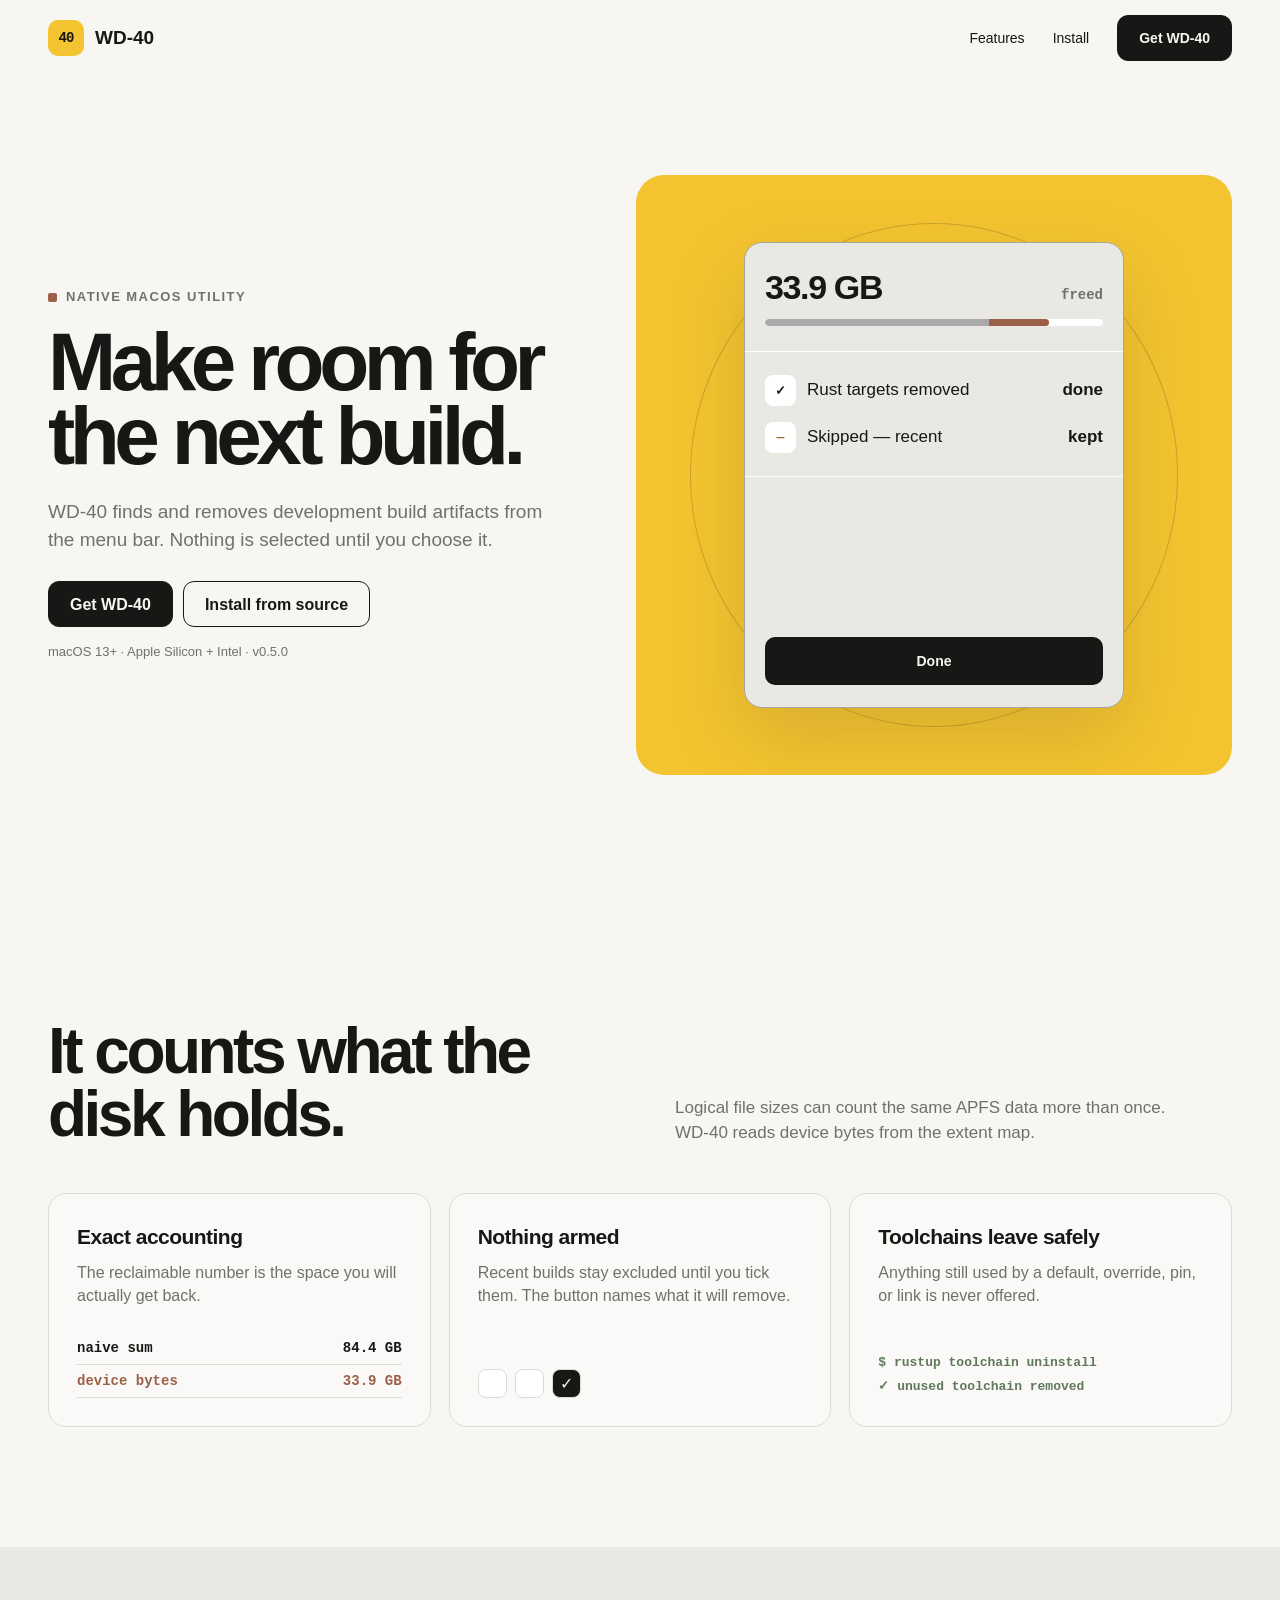
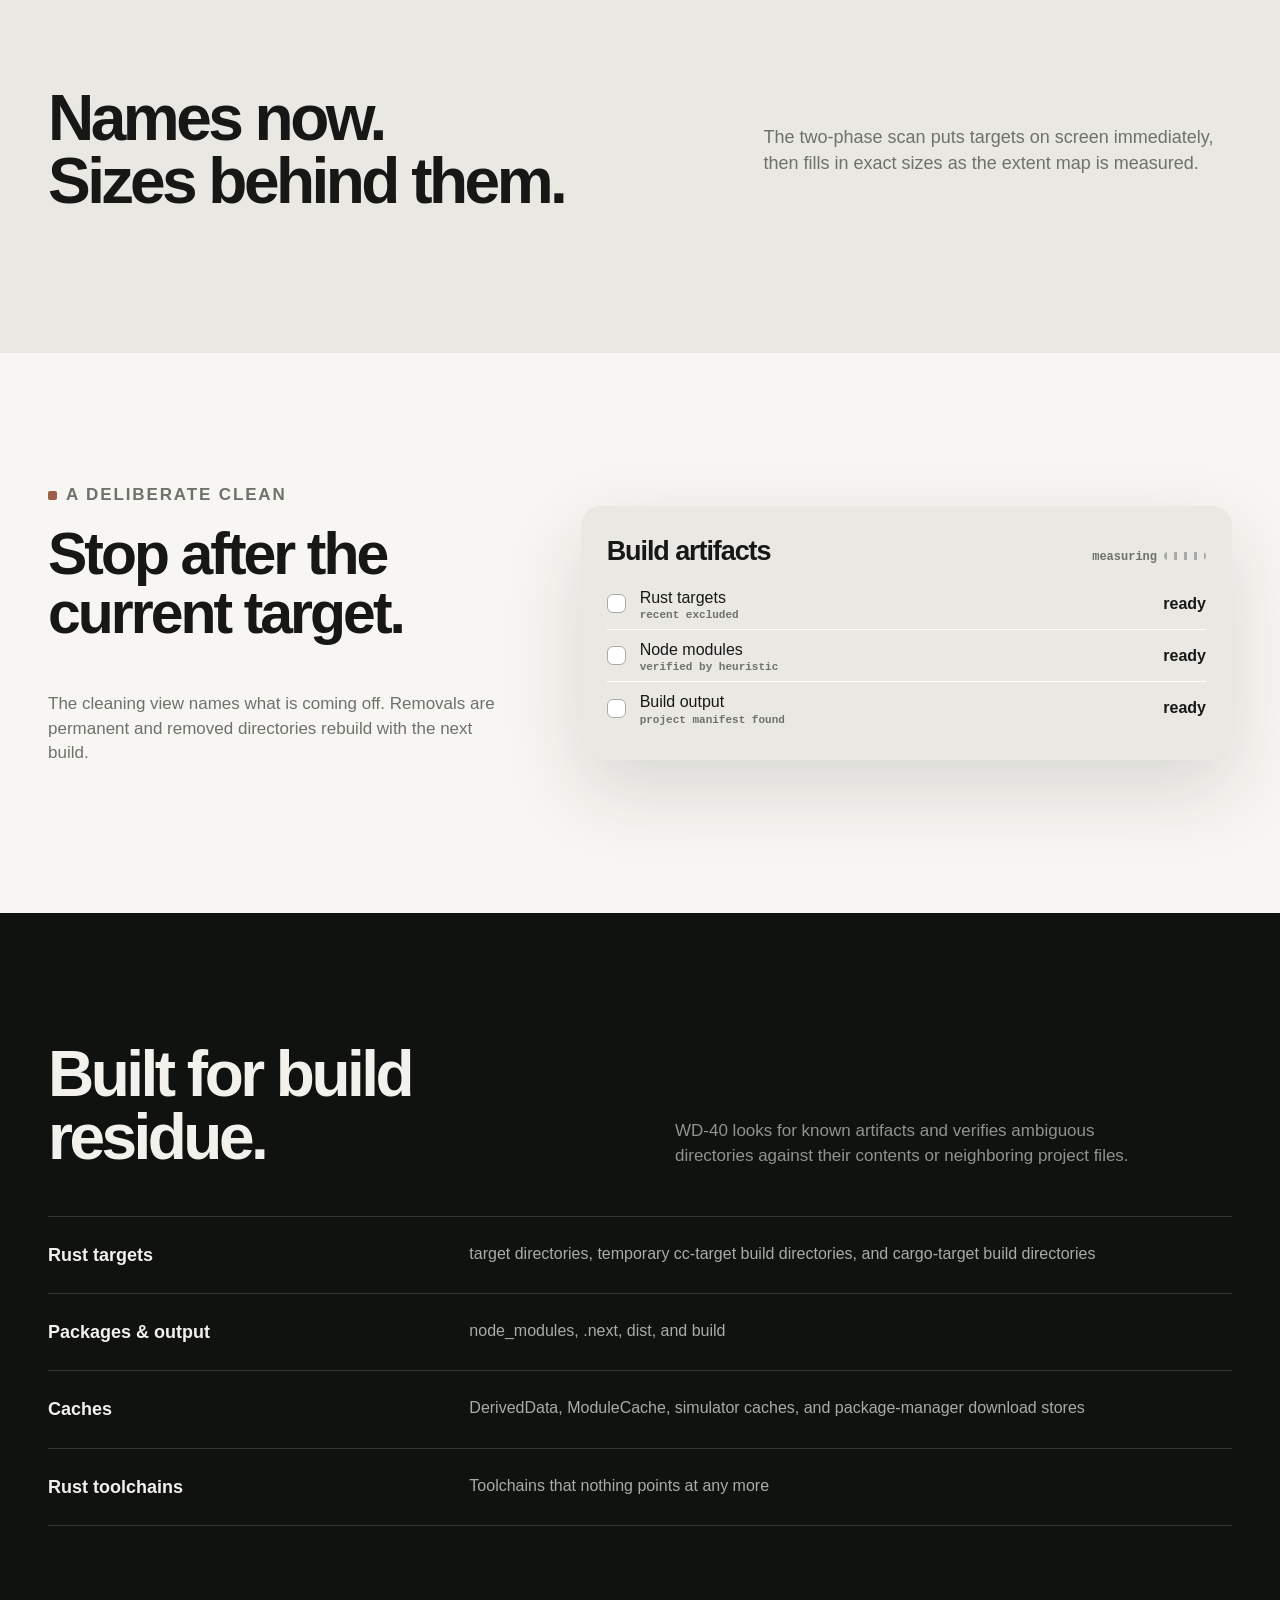
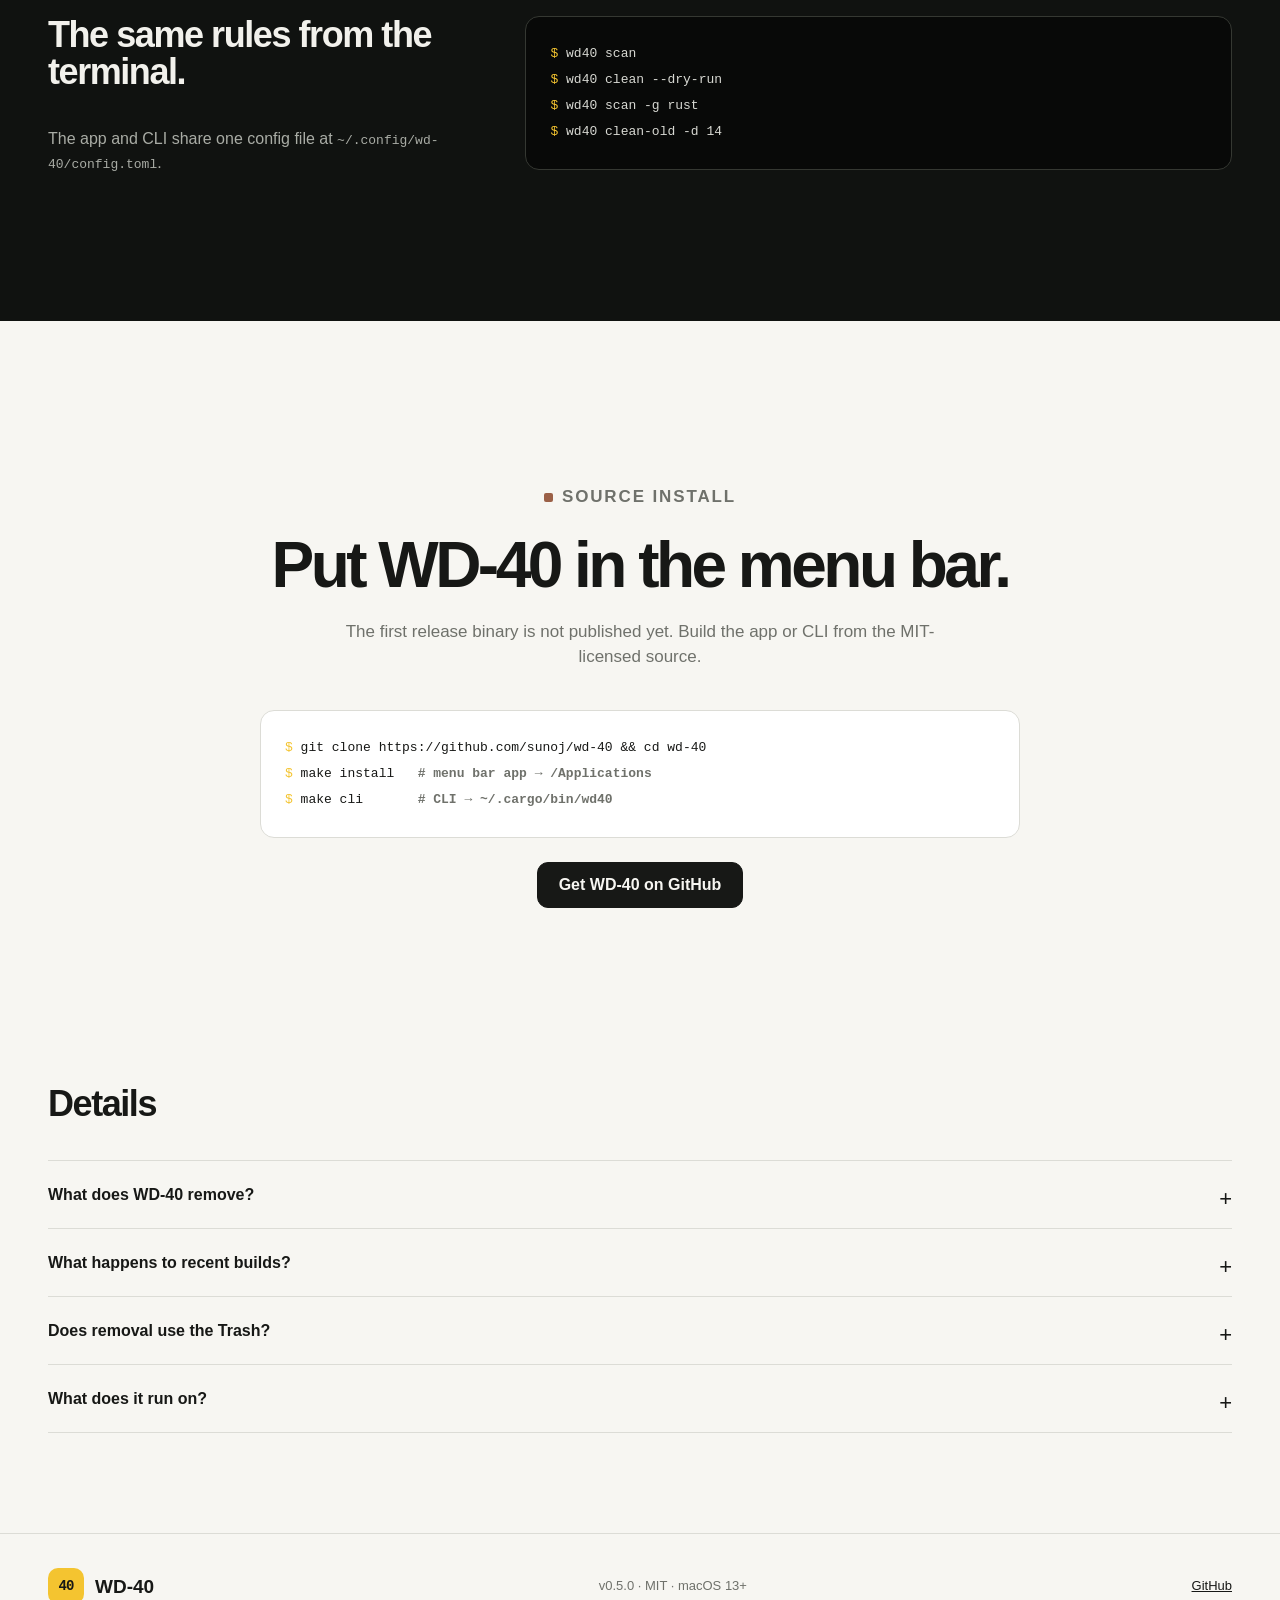
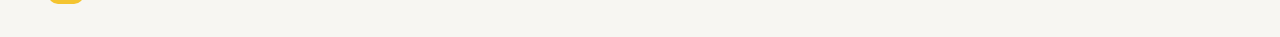
==== commit a827ea93: "let the cards take the height their contents need The 350px floor plus space-between opened a dead b" ====
--- a/site/index.html
+++ b/site/index.html
@@ -18,12 +18,12 @@
     .hero{min-height:calc(100svh - 76px);display:grid;grid-template-columns:.93fr 1.07fr;align-items:center;gap:70px;padding:58px 0 84px}.eyebrow{display:flex;align-items:center;gap:9px;margin:0 0 18px;color:var(--muted);font-size:13px;font-weight:720;text-transform:uppercase;letter-spacing:.11em}.eyebrow:before{content:"";width:9px;height:9px;border-radius:2px;background:var(--rust)}h1,h2,h3,p{margin-top:0}.hero h1{max-width:650px;margin-bottom:24px;font-size:clamp(58px,6.4vw,94px);line-height:.91;letter-spacing:-.067em}.lead{max-width:570px;margin-bottom:28px;color:var(--muted);font-size:19px}.actions{display:flex;gap:10px;align-items:center}.meta{margin:16px 0 0;color:var(--muted);font-size:13px}
     .stage{min-height:600px;display:grid;place-items:center;border-radius:28px;background:var(--accent);overflow:hidden;position:relative}.stage:before{content:"";position:absolute;inset:8% 9%;border:1px solid #1d1d1730;border-radius:50%}.stage:after{content:"";position:absolute;width:280px;height:280px;border:1px solid #1d1d1730;border-radius:50%}.popover{position:relative;z-index:1;width:min(380px,84%);height:466px;border:1px solid #a5a59e;background:var(--panel);border-radius:18px;box-shadow:var(--shadow);overflow:hidden;font-size:14px}.pop-state{position:absolute;inset:0;padding:20px;opacity:0}.pop-state.scan{animation:scan-state 12s both}.pop-state.clean{animation:clean-state 12s both}.pop-state.done{animation:done-state 12s both}.pop-top{display:flex;align-items:baseline;justify-content:space-between;margin-bottom:7px}.pop-top strong{font-size:27px;letter-spacing:-.04em}.mono{font-family:ui-monospace,SFMono-Regular,Menlo,monospace;color:var(--muted);font-weight:650}.meter{height:7px;background:var(--panel2);border-radius:9px;overflow:hidden}.meter span{display:block;width:84%;height:100%;border-radius:9px;background:linear-gradient(90deg,#aaa 0 79%,var(--rust) 79%)}.status{padding:10px 0 15px;border-bottom:1px solid var(--panel2);color:var(--muted)}.status b{color:var(--ink)}.group{display:flex;justify-content:space-between;padding:17px 0 7px;border-top:1px solid var(--panel2);color:var(--muted);font:700 13px ui-monospace,monospace;text-transform:lowercase}.group:first-of-type{border-top:0}.row{display:grid;grid-template-columns:25px 1fr auto;gap:8px;align-items:center;padding:8px 0}.check{width:19px;height:19px;border:1px solid #aaa;border-radius:6px;background:var(--panel2)}.check.on{display:grid;place-items:center;background:var(--ink);color:var(--paper);font-size:12px}.sub{display:block;color:var(--muted);font:600 11px ui-monospace,monospace}.recent{color:#98722c}.pop-action{position:absolute;left:20px;right:20px;bottom:50px;height:48px;border:0;border-radius:10px;background:var(--ink);color:var(--paper);font-weight:750}.pop-foot{position:absolute;left:20px;right:20px;bottom:18px;display:flex;justify-content:space-between;color:var(--muted);font-weight:650}.spin{display:inline-block;width:16px;height:16px;border:2px solid #a7a8a1;border-top-color:var(--ink);border-radius:50%;vertical-align:-3px;animation:spin 1s linear infinite}.clean .status{font-size:16px}.clean-list{margin:20px 0}.clean-list .row{grid-template-columns:24px 1fr auto;font-size:16px}.removed{color:var(--green)}.waiting{opacity:.38}.stop{bottom:28px;background:var(--panel2);color:var(--ink)}.done .pop-top strong{font-size:34px}.done .summary{margin:25px -20px;border-top:1px solid var(--panel2);border-bottom:1px solid var(--panel2);padding:15px 20px}.done .row{grid-template-columns:34px 1fr auto;font-size:17px}.badge{display:grid;place-items:center;width:31px;height:31px;border-radius:8px;background:var(--panel2);font:700 13px ui-monospace,monospace}.done .pop-action{bottom:22px}
     @keyframes scan-state{0%,29%{opacity:1}33%,100%{opacity:0}}@keyframes clean-state{0%,30%{opacity:0}34%,63%{opacity:1}67%,100%{opacity:0}}@keyframes done-state{0%,64%{opacity:0}68%,100%{opacity:1}}@keyframes spin{to{transform:rotate(1turn)}}
-    .features{padding:120px 0}.section-head{display:grid;grid-template-columns:1fr 1fr;gap:70px;align-items:end;margin-bottom:48px}.section-head h2,.statement h2,.install h2{margin-bottom:0;font-size:clamp(42px,5vw,68px);line-height:.98;letter-spacing:-.055em}.section-head p{max-width:500px;margin:0;color:var(--muted);font-size:17px}.grid3{display:grid;grid-template-columns:repeat(3,1fr);gap:18px}.feature{min-height:350px;padding:28px;border:1px solid var(--line);border-radius:18px;background:#ffffff55;display:flex;flex-direction:column;justify-content:space-between}.feature h3{margin-bottom:8px;font-size:21px;letter-spacing:-.025em}.feature p{margin:0;color:var(--muted)}.proof{padding-top:25px}.proof-row{display:flex;justify-content:space-between;padding:8px 0;border-bottom:1px solid var(--line);font:650 14px ui-monospace,monospace}.proof-row:last-child{color:var(--rust)}.select-demo{display:flex;gap:8px}.select-demo span{width:29px;height:29px;border:1px solid var(--line);border-radius:8px;background:var(--panel2)}.select-demo span:last-child{display:grid;place-items:center;background:var(--ink);color:var(--paper)}.toolchain{font:700 13px/1.8 ui-monospace,monospace;color:var(--green)}
+    .features{padding:120px 0}.section-head{display:grid;grid-template-columns:1fr 1fr;gap:70px;align-items:end;margin-bottom:48px}.section-head h2,.statement h2,.install h2{margin-bottom:0;font-size:clamp(42px,5vw,68px);line-height:.98;letter-spacing:-.055em}.section-head p{max-width:500px;margin:0;color:var(--muted);font-size:17px}.grid3{display:grid;grid-template-columns:repeat(3,1fr);gap:18px}.feature{padding:28px;border:1px solid var(--line);border-radius:18px;background:#ffffff55;display:flex;flex-direction:column;justify-content:space-between}.feature h3{margin-bottom:8px;font-size:21px;letter-spacing:-.025em}.feature p{margin:0;color:var(--muted)}.proof{padding-top:25px}.proof-row{display:flex;justify-content:space-between;padding:8px 0;border-bottom:1px solid var(--line);font:650 14px ui-monospace,monospace}.proof-row:last-child{color:var(--rust)}.select-demo{display:flex;gap:8px}.select-demo span{width:29px;height:29px;border:1px solid var(--line);border-radius:8px;background:var(--panel2)}.select-demo span:last-child{display:grid;place-items:center;background:var(--ink);color:var(--paper)}.toolchain{font:700 13px/1.8 ui-monospace,monospace;color:var(--green)}
     .statement{padding:140px 0;background:var(--panel)}.statement .wrap{display:grid;grid-template-columns:1fr .8fr;gap:130px;align-items:center}.statement p{margin:0;color:var(--muted);font-size:18px}.split{padding:130px 0;display:grid;grid-template-columns:.82fr 1.18fr;gap:80px;align-items:center}.split h2{font-size:clamp(40px,4.6vw,65px);line-height:1;letter-spacing:-.05em}.split>div>p{color:var(--muted);font-size:17px}.mini-ui{padding:26px;border-radius:20px;background:var(--panel);box-shadow:var(--shadow)}.mini-ui .row{grid-template-columns:25px 1fr auto;border-bottom:1px solid var(--panel2)}.mini-ui .row:last-child{border:0}.measure{color:var(--muted);font:650 12px ui-monospace,monospace}.measure:after{content:"";display:inline-block;width:42px;height:8px;margin-left:7px;border-radius:9px;background:linear-gradient(90deg,#aaa 30%,transparent 30%);background-size:10px;animation:pulse 1.2s linear infinite}@keyframes pulse{to{background-position:20px}}
     .technical{padding:130px 0;background:var(--dark);color:#f2f1ec}.technical .section-head p,.technical .eyebrow{color:#90938c}.coverage{border-top:1px solid #333631}.coverage div{display:grid;grid-template-columns:.5fr 1fr;gap:40px;padding:25px 0;border-bottom:1px solid #333631}.coverage strong{font-size:18px}.coverage span{color:#a9aca5}.cli{margin-top:90px;display:grid;grid-template-columns:.72fr 1.28fr;gap:80px;align-items:start}.cli h3{font-size:36px;line-height:1.05;letter-spacing:-.04em}.cli p{color:#a9aca5}.terminal{overflow:auto;padding:24px;border:1px solid #353832;border-radius:14px;background:#080908;color:#d8d9d3;font:13px/2 ui-monospace,monospace;white-space:pre}.prompt{color:var(--accent)}
     .install{padding:140px 0;text-align:center}.install p{max-width:600px;margin:24px auto;color:var(--muted);font-size:17px}.commands{width:min(760px,100%);margin:40px auto 24px;text-align:left;padding:24px;border:1px solid var(--line);border-radius:14px;background:var(--panel2);font:13px/2 ui-monospace,monospace;overflow:auto}.faq{padding:30px 0 100px}.faq h2{font-size:36px;letter-spacing:-.04em}.faq details{border-top:1px solid var(--line);padding:22px 0}.faq details:last-child{border-bottom:1px solid var(--line)}summary{cursor:pointer;font-weight:750;list-style:none}summary:after{content:"+";float:right;font-size:22px;font-weight:400}details[open] summary:after{content:"−"}.faq details p{max-width:720px;margin:14px 0 0;color:var(--muted)}footer{padding:34px 0;border-top:1px solid var(--line)}footer .wrap{display:flex;justify-content:space-between;align-items:center}footer p{margin:0;color:var(--muted);font-size:13px}.footerlinks{display:flex;gap:24px;font-size:13px}
     @media (prefers-color-scheme:dark){:root{--paper:#141512;--ink:#f1f0eb;--muted:#9c9e97;--line:#343631;--panel:#242521;--panel2:#171815;--dark:#090a09;--shadow:0 30px 80px #0008}.feature{background:#ffffff03}.button{background:var(--ink);color:var(--paper)}.button.alt{background:transparent;color:var(--ink)}.popover{border-color:#4e504a}.stage{background:#c8a824}.mark{color:#171816}.proof-row:last-child{color:#c48768}.recent{color:#c6a254}}
-    @media (max-width:820px){.navlinks>a:not(.button){display:none}.hero{grid-template-columns:1fr;padding-top:40px;gap:45px}.stage{min-height:540px}.section-head,.statement .wrap,.split,.cli{grid-template-columns:1fr;gap:35px}.grid3{grid-template-columns:1fr}.feature{min-height:270px}.statement,.features,.technical,.install{padding:90px 0}.coverage div{grid-template-columns:1fr;gap:7px}.split{padding:90px 0}.statement .wrap{gap:35px}}
+    @media (max-width:820px){.navlinks>a:not(.button){display:none}.hero{grid-template-columns:1fr;padding-top:40px;gap:45px}.stage{min-height:540px}.section-head,.statement .wrap,.split,.cli{grid-template-columns:1fr;gap:35px}.grid3{grid-template-columns:1fr}.statement,.features,.technical,.install{padding:90px 0}.coverage div{grid-template-columns:1fr;gap:7px}.split{padding:90px 0}.statement .wrap{gap:35px}}
     @media (max-width:480px){.wrap{width:min(100% - 28px,1184px)}.nav{height:66px}.navlinks{gap:8px}.navlinks .button{min-height:40px;padding:0 13px}.hero{min-height:auto;padding:48px 0 70px}.hero h1{font-size:56px}.lead{font-size:17px}.actions{align-items:stretch;flex-direction:column}.stage{min-height:515px;border-radius:20px}.popover{width:94%;height:450px;font-size:13px}.pop-state{padding:16px}.pop-action,.pop-foot{left:16px;right:16px}.section-head h2,.statement h2,.install h2{font-size:42px}.section-head{margin-bottom:32px}.feature{padding:22px}.cli{margin-top:60px}.terminal,.commands{font-size:11px;padding:17px}footer .wrap{align-items:flex-start;gap:20px;flex-direction:column}}
     @media (prefers-reduced-motion:reduce){html{scroll-behavior:auto}*,*:before,*:after{animation:none!important;transition:none!important}.pop-state.scan,.pop-state.clean{opacity:0}.pop-state.done{opacity:1}.button:hover{transform:none}}
   </style>
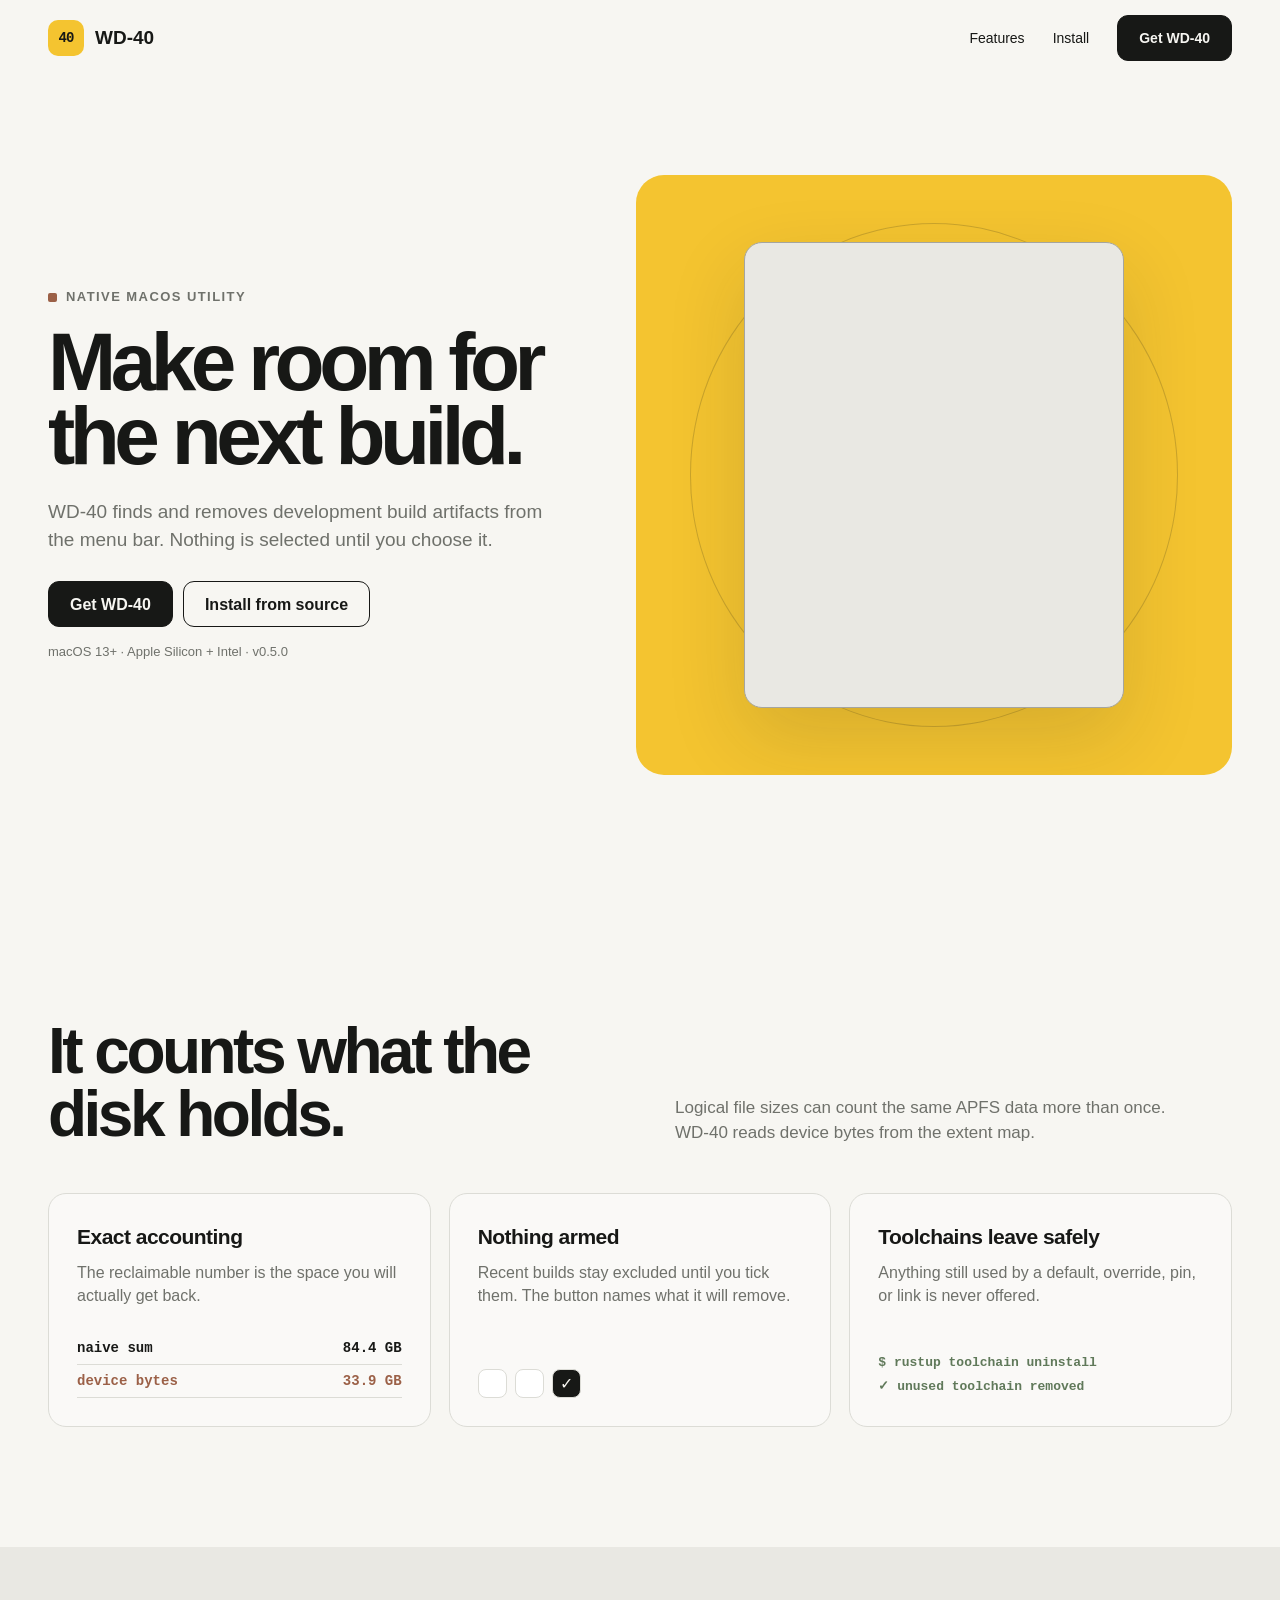
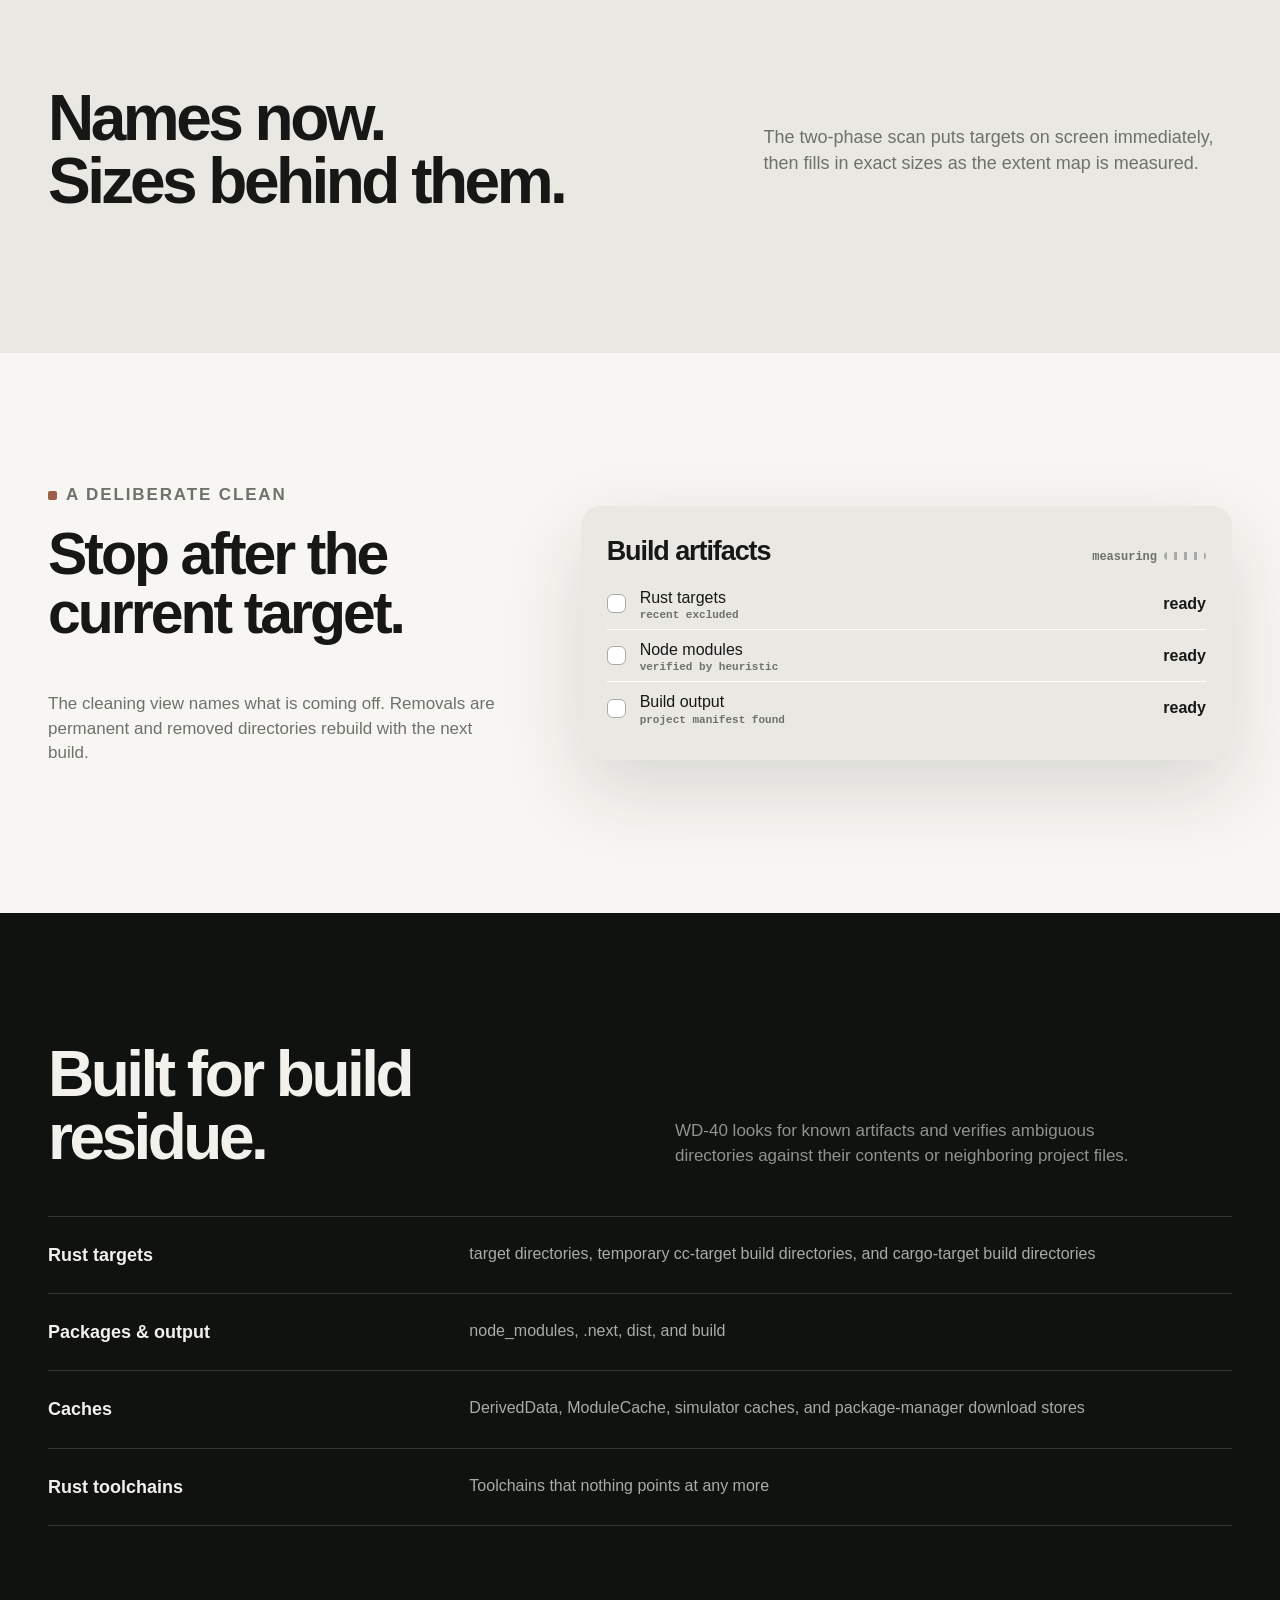
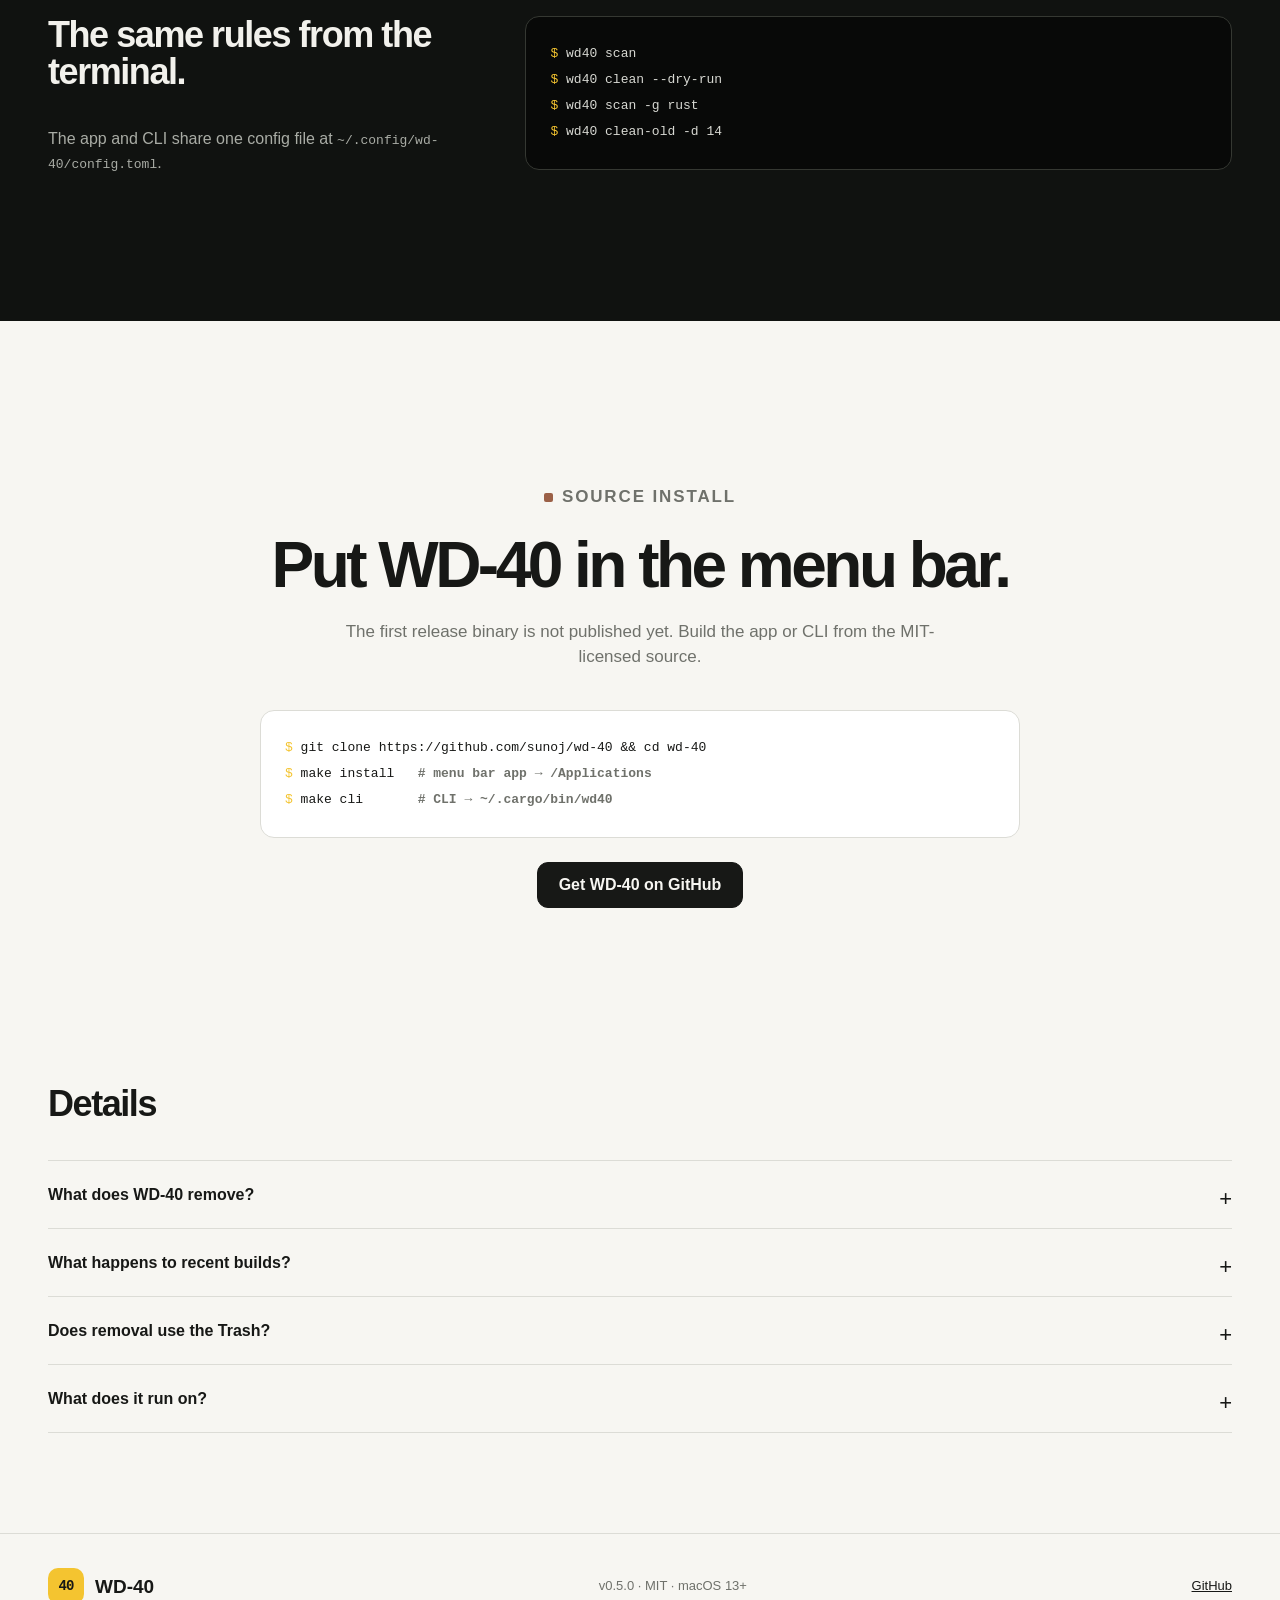
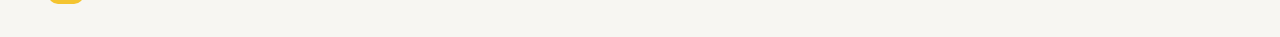
==== commit fd58ea55: "Animate hero popover sequence" ====
--- a/site/index.html
+++ b/site/index.html
@@ -16,8 +16,26 @@
     :root{--paper:#f7f6f2;--ink:#171816;--muted:#6f716b;--line:#dcdcd6;--panel:#e9e8e3;--panel2:#fff;--accent:#f4c430;--rust:#9b6047;--green:#60795a;--dark:#101210;--shadow:0 30px 80px #25251e24}
     *{box-sizing:border-box}html{scroll-behavior:smooth}body{margin:0;background:var(--paper);color:var(--ink);font-family:-apple-system,BlinkMacSystemFont,"Segoe UI",sans-serif;line-height:1.45}a{color:inherit}button,a{font:inherit}.wrap{width:min(1184px,calc(100% - 48px));margin:auto}.nav{height:76px;display:flex;align-items:center;justify-content:space-between}.brand{display:flex;align-items:center;gap:11px;font-weight:800;text-decoration:none;font-size:19px}.mark{display:grid;place-items:center;width:36px;height:36px;border-radius:10px;background:var(--accent);font:800 14px ui-monospace,monospace;letter-spacing:-1px}.navlinks{display:flex;align-items:center;gap:28px;font-size:14px}.navlinks a{text-decoration:none}.button{display:inline-flex;align-items:center;justify-content:center;min-height:46px;padding:0 21px;border:1px solid var(--ink);border-radius:11px;background:var(--ink);color:var(--paper);font-weight:750;text-decoration:none;transition:transform .2s,background .2s}.button:hover{transform:translateY(-2px)}.button.alt{background:transparent;color:var(--ink)}
     .hero{min-height:calc(100svh - 76px);display:grid;grid-template-columns:.93fr 1.07fr;align-items:center;gap:70px;padding:58px 0 84px}.eyebrow{display:flex;align-items:center;gap:9px;margin:0 0 18px;color:var(--muted);font-size:13px;font-weight:720;text-transform:uppercase;letter-spacing:.11em}.eyebrow:before{content:"";width:9px;height:9px;border-radius:2px;background:var(--rust)}h1,h2,h3,p{margin-top:0}.hero h1{max-width:650px;margin-bottom:24px;font-size:clamp(58px,6.4vw,94px);line-height:.91;letter-spacing:-.067em}.lead{max-width:570px;margin-bottom:28px;color:var(--muted);font-size:19px}.actions{display:flex;gap:10px;align-items:center}.meta{margin:16px 0 0;color:var(--muted);font-size:13px}
-    .stage{min-height:600px;display:grid;place-items:center;border-radius:28px;background:var(--accent);overflow:hidden;position:relative}.stage:before{content:"";position:absolute;inset:8% 9%;border:1px solid #1d1d1730;border-radius:50%}.stage:after{content:"";position:absolute;width:280px;height:280px;border:1px solid #1d1d1730;border-radius:50%}.popover{position:relative;z-index:1;width:min(380px,84%);height:466px;border:1px solid #a5a59e;background:var(--panel);border-radius:18px;box-shadow:var(--shadow);overflow:hidden;font-size:14px}.pop-state{position:absolute;inset:0;padding:20px;opacity:0}.pop-state.scan{animation:scan-state 12s both}.pop-state.clean{animation:clean-state 12s both}.pop-state.done{animation:done-state 12s both}.pop-top{display:flex;align-items:baseline;justify-content:space-between;margin-bottom:7px}.pop-top strong{font-size:27px;letter-spacing:-.04em}.mono{font-family:ui-monospace,SFMono-Regular,Menlo,monospace;color:var(--muted);font-weight:650}.meter{height:7px;background:var(--panel2);border-radius:9px;overflow:hidden}.meter span{display:block;width:84%;height:100%;border-radius:9px;background:linear-gradient(90deg,#aaa 0 79%,var(--rust) 79%)}.status{padding:10px 0 15px;border-bottom:1px solid var(--panel2);color:var(--muted)}.status b{color:var(--ink)}.group{display:flex;justify-content:space-between;padding:17px 0 7px;border-top:1px solid var(--panel2);color:var(--muted);font:700 13px ui-monospace,monospace;text-transform:lowercase}.group:first-of-type{border-top:0}.row{display:grid;grid-template-columns:25px 1fr auto;gap:8px;align-items:center;padding:8px 0}.check{width:19px;height:19px;border:1px solid #aaa;border-radius:6px;background:var(--panel2)}.check.on{display:grid;place-items:center;background:var(--ink);color:var(--paper);font-size:12px}.sub{display:block;color:var(--muted);font:600 11px ui-monospace,monospace}.recent{color:#98722c}.pop-action{position:absolute;left:20px;right:20px;bottom:50px;height:48px;border:0;border-radius:10px;background:var(--ink);color:var(--paper);font-weight:750}.pop-foot{position:absolute;left:20px;right:20px;bottom:18px;display:flex;justify-content:space-between;color:var(--muted);font-weight:650}.spin{display:inline-block;width:16px;height:16px;border:2px solid #a7a8a1;border-top-color:var(--ink);border-radius:50%;vertical-align:-3px;animation:spin 1s linear infinite}.clean .status{font-size:16px}.clean-list{margin:20px 0}.clean-list .row{grid-template-columns:24px 1fr auto;font-size:16px}.removed{color:var(--green)}.waiting{opacity:.38}.stop{bottom:28px;background:var(--panel2);color:var(--ink)}.done .pop-top strong{font-size:34px}.done .summary{margin:25px -20px;border-top:1px solid var(--panel2);border-bottom:1px solid var(--panel2);padding:15px 20px}.done .row{grid-template-columns:34px 1fr auto;font-size:17px}.badge{display:grid;place-items:center;width:31px;height:31px;border-radius:8px;background:var(--panel2);font:700 13px ui-monospace,monospace}.done .pop-action{bottom:22px}
-    @keyframes scan-state{0%,29%{opacity:1}33%,100%{opacity:0}}@keyframes clean-state{0%,30%{opacity:0}34%,63%{opacity:1}67%,100%{opacity:0}}@keyframes done-state{0%,64%{opacity:0}68%,100%{opacity:1}}@keyframes spin{to{transform:rotate(1turn)}}
+    .stage{min-height:600px;display:grid;place-items:center;border-radius:28px;background:var(--accent);overflow:hidden;position:relative}.stage:before{content:"";position:absolute;inset:8% 9%;border:1px solid #1d1d1730;border-radius:50%}.stage:after{content:"";position:absolute;width:280px;height:280px;border:1px solid #1d1d1730;border-radius:50%}.popover{position:relative;z-index:1;width:min(380px,84%);height:466px;border:1px solid #a5a59e;background:var(--panel);border-radius:18px;box-shadow:var(--shadow);overflow:hidden;font-size:14px}.pop-state{position:absolute;inset:0;padding:20px;opacity:0}.pop-state.scan{animation:scan-state 12s cubic-bezier(.2,.8,.2,1) infinite paused}.pop-state.clean{animation:clean-state 12s cubic-bezier(.2,.8,.2,1) infinite paused}.pop-state.done{animation:done-state 12s cubic-bezier(.2,.8,.2,1) infinite paused}.pop-top{display:flex;align-items:baseline;justify-content:space-between;margin-bottom:7px}.pop-top strong{font-size:27px;letter-spacing:-.04em}.mono{font-family:ui-monospace,SFMono-Regular,Menlo,monospace;color:var(--muted);font-weight:650}.meter{height:7px;background:var(--panel2);border-radius:9px;overflow:hidden}.meter span{display:block;width:100%;height:100%;background:linear-gradient(90deg,#aaa 0 79%,var(--rust) 79%);transform-origin:left;transform:scaleX(.84)}.status{padding:10px 0 15px;border-bottom:1px solid var(--panel2);color:var(--muted)}.status b{color:var(--ink)}.group{display:flex;justify-content:space-between;padding:17px 0 7px;border-top:1px solid var(--panel2);color:var(--muted);font:700 13px ui-monospace,monospace;text-transform:lowercase}.group:first-of-type{border-top:0}.row{display:grid;grid-template-columns:25px 1fr auto;gap:8px;align-items:center;padding:8px 0}.check{width:19px;height:19px;border:1px solid #aaa;border-radius:6px;background:var(--panel2)}.check.on{display:grid;place-items:center;background:var(--ink);color:var(--paper);font-size:12px}.sub{display:block;color:var(--muted);font:600 11px ui-monospace,monospace}.recent{color:#98722c}.pop-action{position:absolute;left:20px;right:20px;bottom:50px;height:48px;border:0;border-radius:10px;background:var(--ink);color:var(--paper);font-weight:750}.pop-foot{position:absolute;left:20px;right:20px;bottom:18px;display:flex;justify-content:space-between;color:var(--muted);font-weight:650}.spin{display:inline-block;width:16px;height:16px;border:2px solid #a7a8a1;border-top-color:var(--ink);border-radius:50%;vertical-align:-3px;animation:spin 1s linear infinite}.clean .status{font-size:16px}.clean-list{margin:20px 0}.clean-list .row{grid-template-columns:24px 1fr auto;font-size:16px}.removed{color:var(--green)}.waiting{opacity:.38}.stop{bottom:28px;background:var(--panel2);color:var(--ink)}.done .pop-top strong{font-size:34px}.done .summary{margin:25px -20px;border-top:1px solid var(--panel2);border-bottom:1px solid var(--panel2);padding:15px 20px}.done .row{grid-template-columns:34px 1fr auto;font-size:17px}.badge{display:grid;place-items:center;width:31px;height:31px;border-radius:8px;background:var(--panel2);font:700 13px ui-monospace,monospace}.done .pop-action{bottom:22px}
+    @keyframes scan-state{0%{opacity:0;transform:translateY(8px)}4%,29%{opacity:1;transform:translateY(0)}33%,100%{opacity:0;transform:translateY(-8px)}}
+    @keyframes clean-state{0%,29%{opacity:0;transform:translateY(8px)}33%,62%{opacity:1;transform:translateY(0)}66%,100%{opacity:0;transform:translateY(-8px)}}
+    @keyframes done-state{0%,62%{opacity:0;transform:translateY(8px)}66%,96%{opacity:1;transform:translateY(0)}100%{opacity:0;transform:translateY(-8px)}}
+    @keyframes scan-meter{0%,4%{transform:scaleX(0)}20%,100%{transform:scaleX(.84)}}
+    @keyframes row-1{0%,10%{opacity:0;transform:translateY(4px)}15%,100%{opacity:1;transform:translateY(0)}}
+    @keyframes row-2{0%,15%{opacity:0;transform:translateY(4px)}20%,100%{opacity:1;transform:translateY(0)}}
+    @keyframes row-3{0%,20%{opacity:0;transform:translateY(4px)}25%,100%{opacity:1;transform:translateY(0)}}
+    @keyframes done-row-1{0%,68%{opacity:0;transform:scale(.96)}73%,100%{opacity:1;transform:scale(1)}}
+    @keyframes done-row-2{0%,72%{opacity:0;transform:scale(.96)}77%,100%{opacity:1;transform:scale(1)}}
+    @keyframes spin{to{transform:rotate(1turn)}}
+    .pop-state.scan .meter span{animation:scan-meter 12s cubic-bezier(.2,.8,.2,1) infinite paused}
+    .pop-state.scan .row:nth-child(5){animation:row-1 12s cubic-bezier(.2,.8,.2,1) infinite paused}
+    .pop-state.scan .row:nth-child(6){animation:row-2 12s cubic-bezier(.2,.8,.2,1) infinite paused}
+    .pop-state.scan .row:nth-child(8){animation:row-3 12s cubic-bezier(.2,.8,.2,1) infinite paused}
+    .pop-state.done .row:nth-child(1){animation:done-row-1 12s cubic-bezier(.2,.8,.2,1) infinite paused}
+    .pop-state.done .row:nth-child(2){animation:done-row-2 12s cubic-bezier(.2,.8,.2,1) infinite paused}
+    .spin,.measure:after{animation-play-state:paused!important}
+    .is-playing .pop-state,.is-playing .pop-state .row,.is-playing .pop-state .meter span{animation-play-state:running}
+    .is-playing .spin,.is-playing .measure:after{animation-play-state:running!important}
     .features{padding:120px 0}.section-head{display:grid;grid-template-columns:1fr 1fr;gap:70px;align-items:end;margin-bottom:48px}.section-head h2,.statement h2,.install h2{margin-bottom:0;font-size:clamp(42px,5vw,68px);line-height:.98;letter-spacing:-.055em}.section-head p{max-width:500px;margin:0;color:var(--muted);font-size:17px}.grid3{display:grid;grid-template-columns:repeat(3,1fr);gap:18px}.feature{padding:28px;border:1px solid var(--line);border-radius:18px;background:#ffffff55;display:flex;flex-direction:column;justify-content:space-between}.feature h3{margin-bottom:8px;font-size:21px;letter-spacing:-.025em}.feature p{margin:0;color:var(--muted)}.proof{padding-top:25px}.proof-row{display:flex;justify-content:space-between;padding:8px 0;border-bottom:1px solid var(--line);font:650 14px ui-monospace,monospace}.proof-row:last-child{color:var(--rust)}.select-demo{display:flex;gap:8px}.select-demo span{width:29px;height:29px;border:1px solid var(--line);border-radius:8px;background:var(--panel2)}.select-demo span:last-child{display:grid;place-items:center;background:var(--ink);color:var(--paper)}.toolchain{font:700 13px/1.8 ui-monospace,monospace;color:var(--green)}
     .statement{padding:140px 0;background:var(--panel)}.statement .wrap{display:grid;grid-template-columns:1fr .8fr;gap:130px;align-items:center}.statement p{margin:0;color:var(--muted);font-size:18px}.split{padding:130px 0;display:grid;grid-template-columns:.82fr 1.18fr;gap:80px;align-items:center}.split h2{font-size:clamp(40px,4.6vw,65px);line-height:1;letter-spacing:-.05em}.split>div>p{color:var(--muted);font-size:17px}.mini-ui{padding:26px;border-radius:20px;background:var(--panel);box-shadow:var(--shadow)}.mini-ui .row{grid-template-columns:25px 1fr auto;border-bottom:1px solid var(--panel2)}.mini-ui .row:last-child{border:0}.measure{color:var(--muted);font:650 12px ui-monospace,monospace}.measure:after{content:"";display:inline-block;width:42px;height:8px;margin-left:7px;border-radius:9px;background:linear-gradient(90deg,#aaa 30%,transparent 30%);background-size:10px;animation:pulse 1.2s linear infinite}@keyframes pulse{to{background-position:20px}}
     .technical{padding:130px 0;background:var(--dark);color:#f2f1ec}.technical .section-head p,.technical .eyebrow{color:#90938c}.coverage{border-top:1px solid #333631}.coverage div{display:grid;grid-template-columns:.5fr 1fr;gap:40px;padding:25px 0;border-bottom:1px solid #333631}.coverage strong{font-size:18px}.coverage span{color:#a9aca5}.cli{margin-top:90px;display:grid;grid-template-columns:.72fr 1.28fr;gap:80px;align-items:start}.cli h3{font-size:36px;line-height:1.05;letter-spacing:-.04em}.cli p{color:#a9aca5}.terminal{overflow:auto;padding:24px;border:1px solid #353832;border-radius:14px;background:#080908;color:#d8d9d3;font:13px/2 ui-monospace,monospace;white-space:pre}.prompt{color:var(--accent)}
@@ -54,5 +72,16 @@
   </main>
   <footer><div class="wrap"><a class="brand" href="#top"><span class="mark">40</span>WD-40</a><p>v0.5.0 · MIT · macOS 13+</p><div class="footerlinks"><a class="download" href="https://github.com/sunoj/wd-40">GitHub</a></div></div></footer>
   <script>document.querySelectorAll(".download").forEach(link=>link.href=DOWNLOAD_URL);</script>
+  <script>
+    document.addEventListener("DOMContentLoaded", () => {
+      const observer = new IntersectionObserver((entries) => {
+        entries.forEach(e => {
+          if (e.isIntersecting) e.target.classList.add('is-playing');
+          else e.target.classList.remove('is-playing');
+        });
+      });
+      document.querySelectorAll('.stage, .split').forEach(el => observer.observe(el));
+    });
+  </script>
 </body>
 </html>
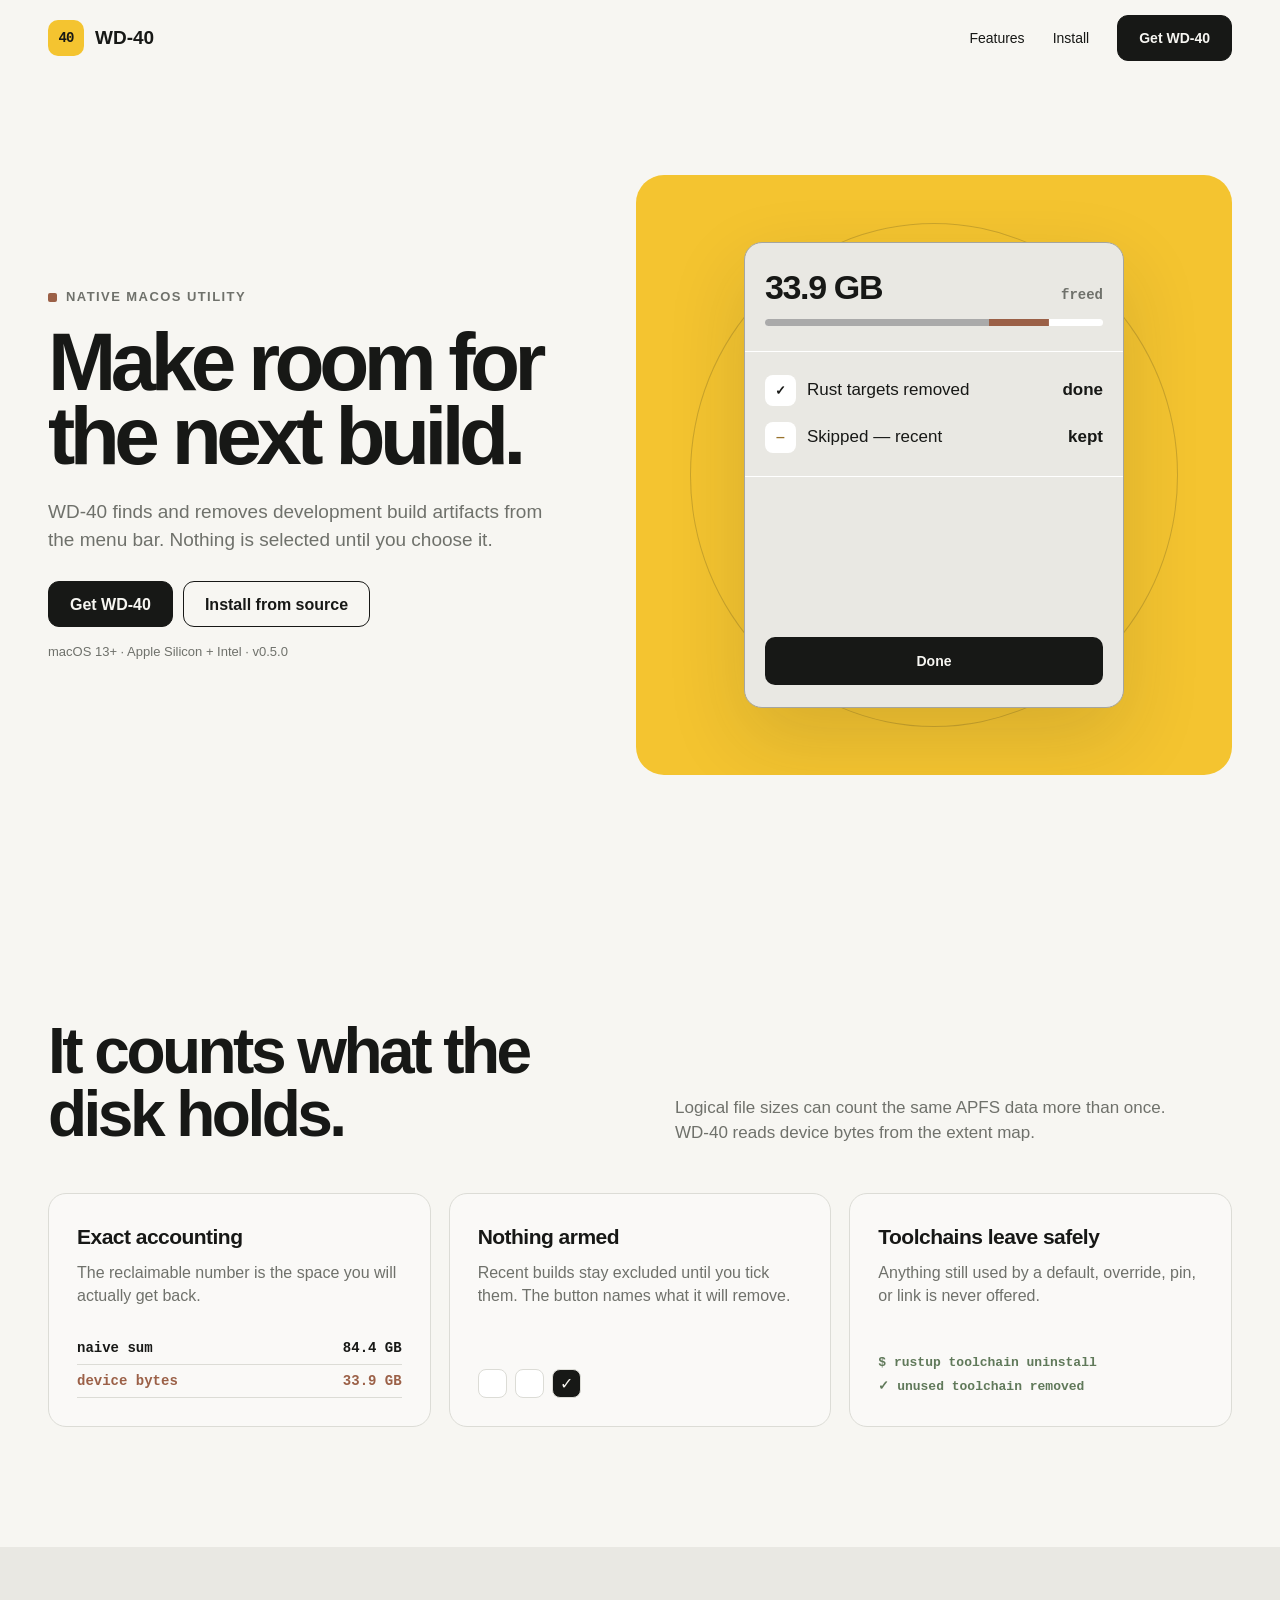
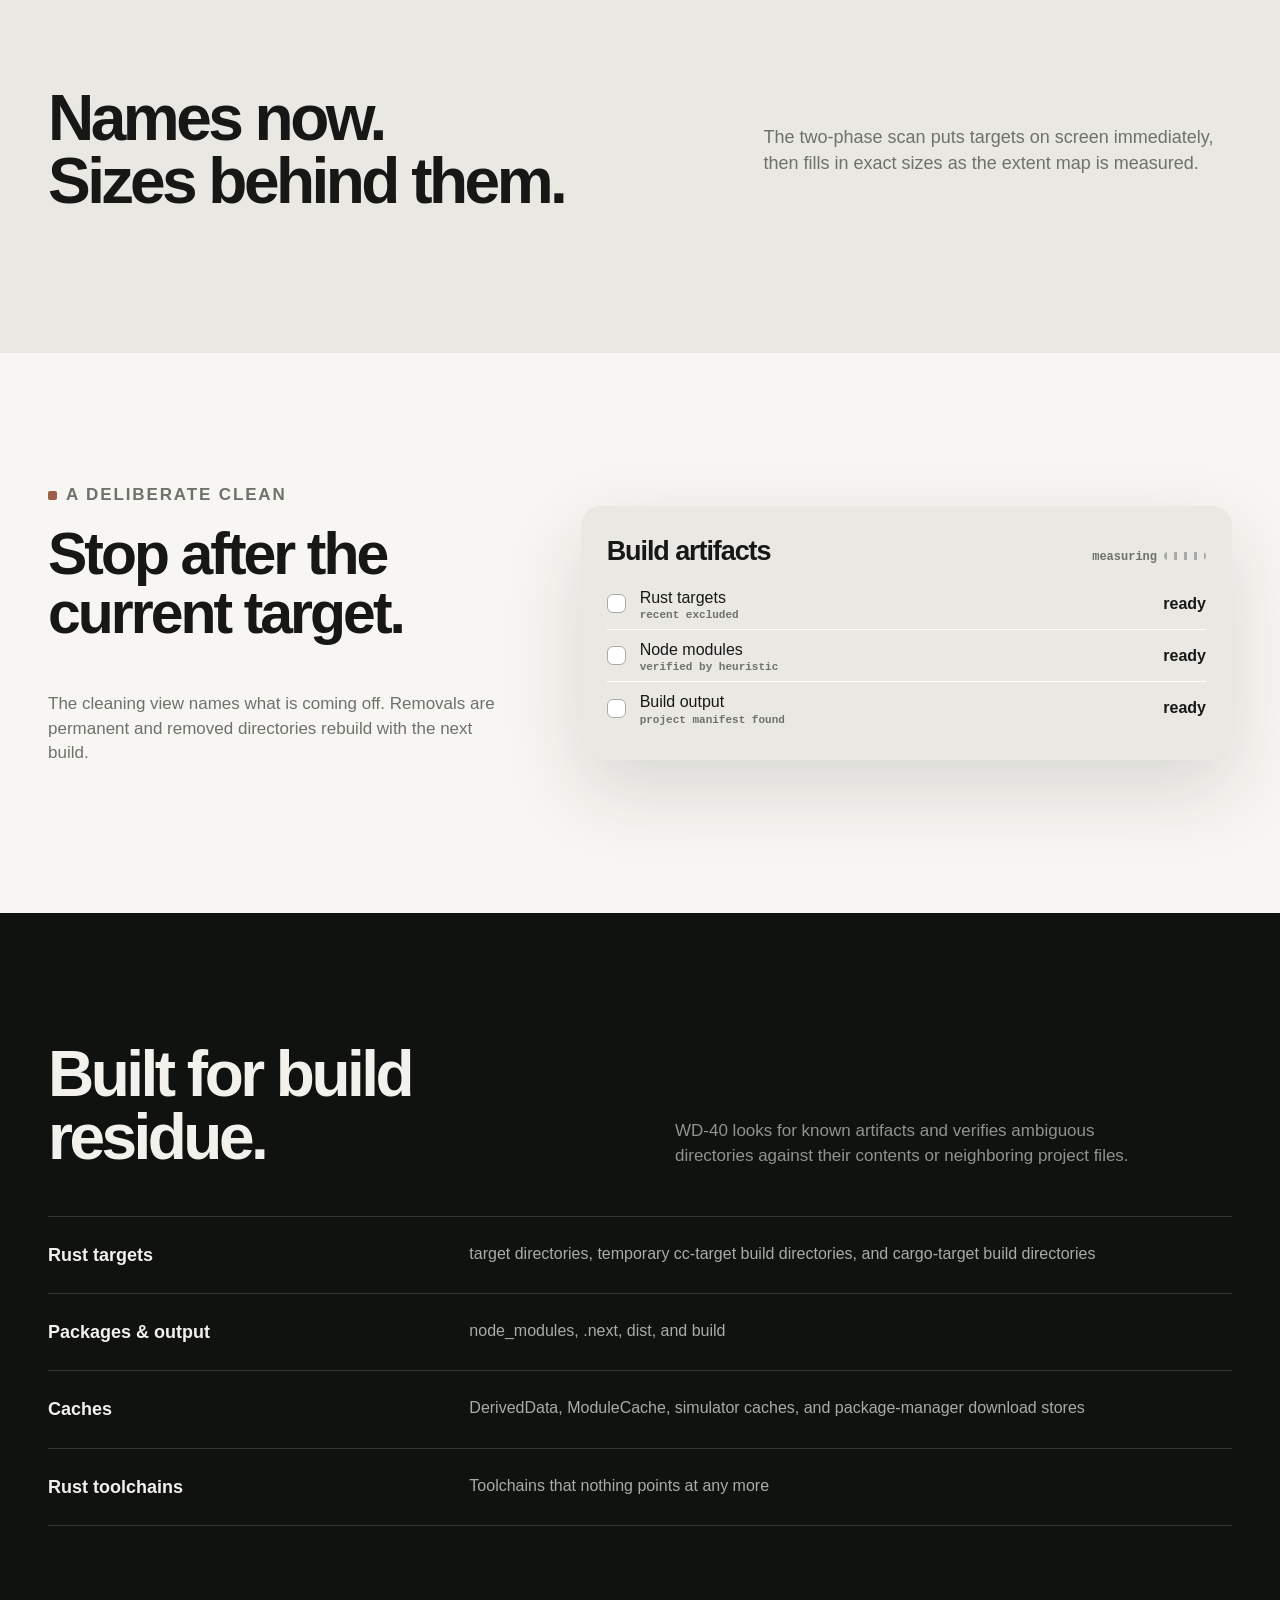
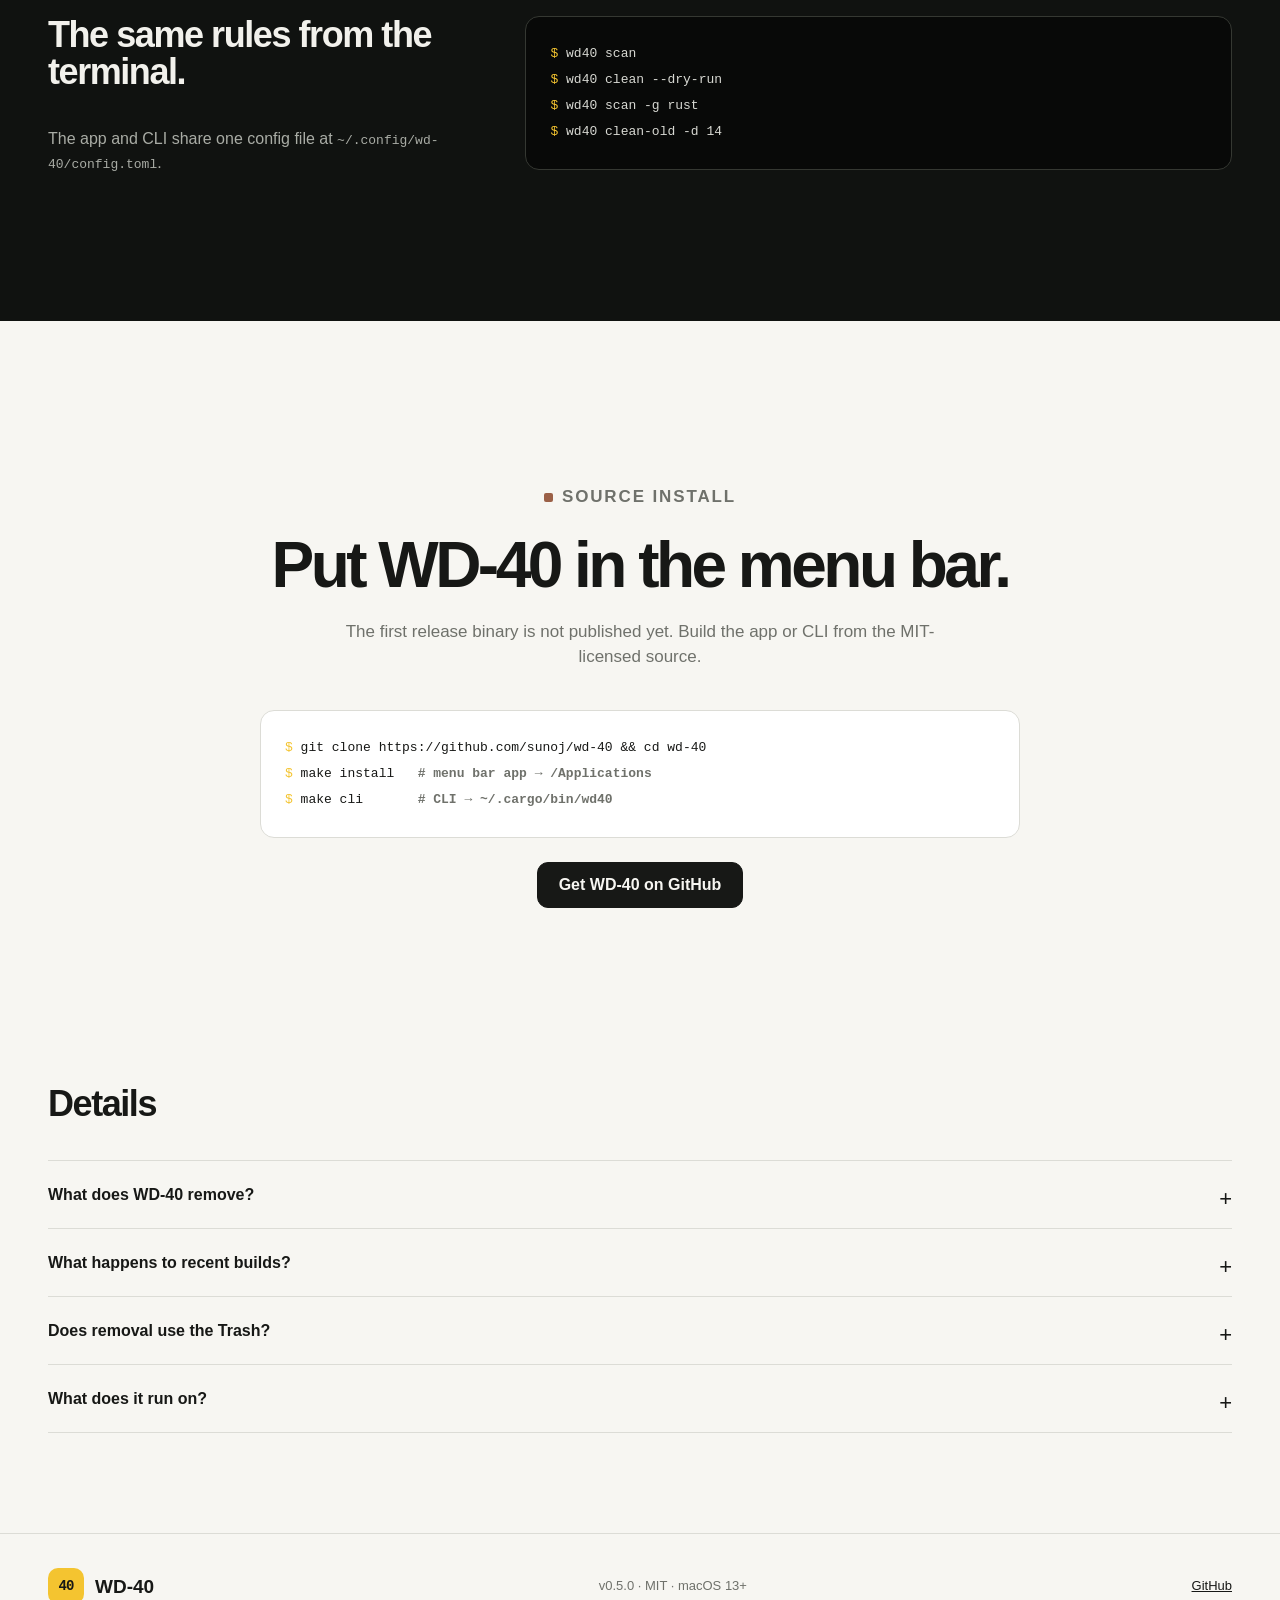
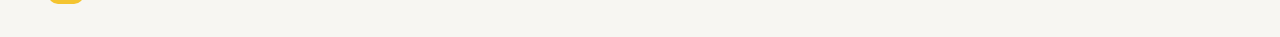
==== commit 3a1a8fe3: "Fix progressive enhancement and revert animation to play once" ====
--- a/site/index.html
+++ b/site/index.html
@@ -16,10 +16,10 @@
     :root{--paper:#f7f6f2;--ink:#171816;--muted:#6f716b;--line:#dcdcd6;--panel:#e9e8e3;--panel2:#fff;--accent:#f4c430;--rust:#9b6047;--green:#60795a;--dark:#101210;--shadow:0 30px 80px #25251e24}
     *{box-sizing:border-box}html{scroll-behavior:smooth}body{margin:0;background:var(--paper);color:var(--ink);font-family:-apple-system,BlinkMacSystemFont,"Segoe UI",sans-serif;line-height:1.45}a{color:inherit}button,a{font:inherit}.wrap{width:min(1184px,calc(100% - 48px));margin:auto}.nav{height:76px;display:flex;align-items:center;justify-content:space-between}.brand{display:flex;align-items:center;gap:11px;font-weight:800;text-decoration:none;font-size:19px}.mark{display:grid;place-items:center;width:36px;height:36px;border-radius:10px;background:var(--accent);font:800 14px ui-monospace,monospace;letter-spacing:-1px}.navlinks{display:flex;align-items:center;gap:28px;font-size:14px}.navlinks a{text-decoration:none}.button{display:inline-flex;align-items:center;justify-content:center;min-height:46px;padding:0 21px;border:1px solid var(--ink);border-radius:11px;background:var(--ink);color:var(--paper);font-weight:750;text-decoration:none;transition:transform .2s,background .2s}.button:hover{transform:translateY(-2px)}.button.alt{background:transparent;color:var(--ink)}
     .hero{min-height:calc(100svh - 76px);display:grid;grid-template-columns:.93fr 1.07fr;align-items:center;gap:70px;padding:58px 0 84px}.eyebrow{display:flex;align-items:center;gap:9px;margin:0 0 18px;color:var(--muted);font-size:13px;font-weight:720;text-transform:uppercase;letter-spacing:.11em}.eyebrow:before{content:"";width:9px;height:9px;border-radius:2px;background:var(--rust)}h1,h2,h3,p{margin-top:0}.hero h1{max-width:650px;margin-bottom:24px;font-size:clamp(58px,6.4vw,94px);line-height:.91;letter-spacing:-.067em}.lead{max-width:570px;margin-bottom:28px;color:var(--muted);font-size:19px}.actions{display:flex;gap:10px;align-items:center}.meta{margin:16px 0 0;color:var(--muted);font-size:13px}
-    .stage{min-height:600px;display:grid;place-items:center;border-radius:28px;background:var(--accent);overflow:hidden;position:relative}.stage:before{content:"";position:absolute;inset:8% 9%;border:1px solid #1d1d1730;border-radius:50%}.stage:after{content:"";position:absolute;width:280px;height:280px;border:1px solid #1d1d1730;border-radius:50%}.popover{position:relative;z-index:1;width:min(380px,84%);height:466px;border:1px solid #a5a59e;background:var(--panel);border-radius:18px;box-shadow:var(--shadow);overflow:hidden;font-size:14px}.pop-state{position:absolute;inset:0;padding:20px;opacity:0}.pop-state.scan{animation:scan-state 12s cubic-bezier(.2,.8,.2,1) infinite paused}.pop-state.clean{animation:clean-state 12s cubic-bezier(.2,.8,.2,1) infinite paused}.pop-state.done{animation:done-state 12s cubic-bezier(.2,.8,.2,1) infinite paused}.pop-top{display:flex;align-items:baseline;justify-content:space-between;margin-bottom:7px}.pop-top strong{font-size:27px;letter-spacing:-.04em}.mono{font-family:ui-monospace,SFMono-Regular,Menlo,monospace;color:var(--muted);font-weight:650}.meter{height:7px;background:var(--panel2);border-radius:9px;overflow:hidden}.meter span{display:block;width:100%;height:100%;background:linear-gradient(90deg,#aaa 0 79%,var(--rust) 79%);transform-origin:left;transform:scaleX(.84)}.status{padding:10px 0 15px;border-bottom:1px solid var(--panel2);color:var(--muted)}.status b{color:var(--ink)}.group{display:flex;justify-content:space-between;padding:17px 0 7px;border-top:1px solid var(--panel2);color:var(--muted);font:700 13px ui-monospace,monospace;text-transform:lowercase}.group:first-of-type{border-top:0}.row{display:grid;grid-template-columns:25px 1fr auto;gap:8px;align-items:center;padding:8px 0}.check{width:19px;height:19px;border:1px solid #aaa;border-radius:6px;background:var(--panel2)}.check.on{display:grid;place-items:center;background:var(--ink);color:var(--paper);font-size:12px}.sub{display:block;color:var(--muted);font:600 11px ui-monospace,monospace}.recent{color:#98722c}.pop-action{position:absolute;left:20px;right:20px;bottom:50px;height:48px;border:0;border-radius:10px;background:var(--ink);color:var(--paper);font-weight:750}.pop-foot{position:absolute;left:20px;right:20px;bottom:18px;display:flex;justify-content:space-between;color:var(--muted);font-weight:650}.spin{display:inline-block;width:16px;height:16px;border:2px solid #a7a8a1;border-top-color:var(--ink);border-radius:50%;vertical-align:-3px;animation:spin 1s linear infinite}.clean .status{font-size:16px}.clean-list{margin:20px 0}.clean-list .row{grid-template-columns:24px 1fr auto;font-size:16px}.removed{color:var(--green)}.waiting{opacity:.38}.stop{bottom:28px;background:var(--panel2);color:var(--ink)}.done .pop-top strong{font-size:34px}.done .summary{margin:25px -20px;border-top:1px solid var(--panel2);border-bottom:1px solid var(--panel2);padding:15px 20px}.done .row{grid-template-columns:34px 1fr auto;font-size:17px}.badge{display:grid;place-items:center;width:31px;height:31px;border-radius:8px;background:var(--panel2);font:700 13px ui-monospace,monospace}.done .pop-action{bottom:22px}
+    .stage{min-height:600px;display:grid;place-items:center;border-radius:28px;background:var(--accent);overflow:hidden;position:relative}.stage:before{content:"";position:absolute;inset:8% 9%;border:1px solid #1d1d1730;border-radius:50%}.stage:after{content:"";position:absolute;width:280px;height:280px;border:1px solid #1d1d1730;border-radius:50%}.popover{position:relative;z-index:1;width:min(380px,84%);height:466px;border:1px solid #a5a59e;background:var(--panel);border-radius:18px;box-shadow:var(--shadow);overflow:hidden;font-size:14px}.pop-state{position:absolute;inset:0;padding:20px;opacity:0}.pop-state.scan{animation:scan-state 12s cubic-bezier(.2,.8,.2,1) both}.pop-state.clean{animation:clean-state 12s cubic-bezier(.2,.8,.2,1) both}.pop-state.done{animation:done-state 12s cubic-bezier(.2,.8,.2,1) both}.pop-top{display:flex;align-items:baseline;justify-content:space-between;margin-bottom:7px}.pop-top strong{font-size:27px;letter-spacing:-.04em}.mono{font-family:ui-monospace,SFMono-Regular,Menlo,monospace;color:var(--muted);font-weight:650}.meter{height:7px;background:var(--panel2);border-radius:9px;overflow:hidden}.meter span{display:block;width:100%;height:100%;background:linear-gradient(90deg,#aaa 0 79%,var(--rust) 79%);transform-origin:left;transform:scaleX(.84)}.status{padding:10px 0 15px;border-bottom:1px solid var(--panel2);color:var(--muted)}.status b{color:var(--ink)}.group{display:flex;justify-content:space-between;padding:17px 0 7px;border-top:1px solid var(--panel2);color:var(--muted);font:700 13px ui-monospace,monospace;text-transform:lowercase}.group:first-of-type{border-top:0}.row{display:grid;grid-template-columns:25px 1fr auto;gap:8px;align-items:center;padding:8px 0}.check{width:19px;height:19px;border:1px solid #aaa;border-radius:6px;background:var(--panel2)}.check.on{display:grid;place-items:center;background:var(--ink);color:var(--paper);font-size:12px}.sub{display:block;color:var(--muted);font:600 11px ui-monospace,monospace}.recent{color:#98722c}.pop-action{position:absolute;left:20px;right:20px;bottom:50px;height:48px;border:0;border-radius:10px;background:var(--ink);color:var(--paper);font-weight:750}.pop-foot{position:absolute;left:20px;right:20px;bottom:18px;display:flex;justify-content:space-between;color:var(--muted);font-weight:650}.spin{display:inline-block;width:16px;height:16px;border:2px solid #a7a8a1;border-top-color:var(--ink);border-radius:50%;vertical-align:-3px;animation:spin 1s linear infinite}.clean .status{font-size:16px}.clean-list{margin:20px 0}.clean-list .row{grid-template-columns:24px 1fr auto;font-size:16px}.removed{color:var(--green)}.waiting{opacity:.38}.stop{bottom:28px;background:var(--panel2);color:var(--ink)}.done .pop-top strong{font-size:34px}.done .summary{margin:25px -20px;border-top:1px solid var(--panel2);border-bottom:1px solid var(--panel2);padding:15px 20px}.done .row{grid-template-columns:34px 1fr auto;font-size:17px}.badge{display:grid;place-items:center;width:31px;height:31px;border-radius:8px;background:var(--panel2);font:700 13px ui-monospace,monospace}.done .pop-action{bottom:22px}
     @keyframes scan-state{0%{opacity:0;transform:translateY(8px)}4%,29%{opacity:1;transform:translateY(0)}33%,100%{opacity:0;transform:translateY(-8px)}}
     @keyframes clean-state{0%,29%{opacity:0;transform:translateY(8px)}33%,62%{opacity:1;transform:translateY(0)}66%,100%{opacity:0;transform:translateY(-8px)}}
-    @keyframes done-state{0%,62%{opacity:0;transform:translateY(8px)}66%,96%{opacity:1;transform:translateY(0)}100%{opacity:0;transform:translateY(-8px)}}
+    @keyframes done-state{0%,62%{opacity:0;transform:translateY(8px)}66%,100%{opacity:1;transform:translateY(0)}}
     @keyframes scan-meter{0%,4%{transform:scaleX(0)}20%,100%{transform:scaleX(.84)}}
     @keyframes row-1{0%,10%{opacity:0;transform:translateY(4px)}15%,100%{opacity:1;transform:translateY(0)}}
     @keyframes row-2{0%,15%{opacity:0;transform:translateY(4px)}20%,100%{opacity:1;transform:translateY(0)}}
@@ -27,15 +27,14 @@
     @keyframes done-row-1{0%,68%{opacity:0;transform:scale(.96)}73%,100%{opacity:1;transform:scale(1)}}
     @keyframes done-row-2{0%,72%{opacity:0;transform:scale(.96)}77%,100%{opacity:1;transform:scale(1)}}
     @keyframes spin{to{transform:rotate(1turn)}}
-    .pop-state.scan .meter span{animation:scan-meter 12s cubic-bezier(.2,.8,.2,1) infinite paused}
-    .pop-state.scan .row:nth-child(5){animation:row-1 12s cubic-bezier(.2,.8,.2,1) infinite paused}
-    .pop-state.scan .row:nth-child(6){animation:row-2 12s cubic-bezier(.2,.8,.2,1) infinite paused}
-    .pop-state.scan .row:nth-child(8){animation:row-3 12s cubic-bezier(.2,.8,.2,1) infinite paused}
-    .pop-state.done .row:nth-child(1){animation:done-row-1 12s cubic-bezier(.2,.8,.2,1) infinite paused}
-    .pop-state.done .row:nth-child(2){animation:done-row-2 12s cubic-bezier(.2,.8,.2,1) infinite paused}
-    .spin,.measure:after{animation-play-state:paused!important}
-    .is-playing .pop-state,.is-playing .pop-state .row,.is-playing .pop-state .meter span{animation-play-state:running}
-    .is-playing .spin,.is-playing .measure:after{animation-play-state:running!important}
+    .pop-state.scan .meter span{animation:scan-meter 12s cubic-bezier(.2,.8,.2,1) both}
+    .pop-state.scan .row:nth-child(5){animation:row-1 12s cubic-bezier(.2,.8,.2,1) both}
+    .pop-state.scan .row:nth-child(6){animation:row-2 12s cubic-bezier(.2,.8,.2,1) both}
+    .pop-state.scan .row:nth-child(8){animation:row-3 12s cubic-bezier(.2,.8,.2,1) both}
+    .pop-state.done .row:nth-child(1){animation:done-row-1 12s cubic-bezier(.2,.8,.2,1) both}
+    .pop-state.done .row:nth-child(2){animation:done-row-2 12s cubic-bezier(.2,.8,.2,1) both}
+    .is-paused .pop-state,.is-paused .pop-state .row,.is-paused .pop-state .meter span{animation-play-state:paused}
+    .is-paused .spin,.is-paused .measure:after{animation-play-state:paused!important}
     .features{padding:120px 0}.section-head{display:grid;grid-template-columns:1fr 1fr;gap:70px;align-items:end;margin-bottom:48px}.section-head h2,.statement h2,.install h2{margin-bottom:0;font-size:clamp(42px,5vw,68px);line-height:.98;letter-spacing:-.055em}.section-head p{max-width:500px;margin:0;color:var(--muted);font-size:17px}.grid3{display:grid;grid-template-columns:repeat(3,1fr);gap:18px}.feature{padding:28px;border:1px solid var(--line);border-radius:18px;background:#ffffff55;display:flex;flex-direction:column;justify-content:space-between}.feature h3{margin-bottom:8px;font-size:21px;letter-spacing:-.025em}.feature p{margin:0;color:var(--muted)}.proof{padding-top:25px}.proof-row{display:flex;justify-content:space-between;padding:8px 0;border-bottom:1px solid var(--line);font:650 14px ui-monospace,monospace}.proof-row:last-child{color:var(--rust)}.select-demo{display:flex;gap:8px}.select-demo span{width:29px;height:29px;border:1px solid var(--line);border-radius:8px;background:var(--panel2)}.select-demo span:last-child{display:grid;place-items:center;background:var(--ink);color:var(--paper)}.toolchain{font:700 13px/1.8 ui-monospace,monospace;color:var(--green)}
     .statement{padding:140px 0;background:var(--panel)}.statement .wrap{display:grid;grid-template-columns:1fr .8fr;gap:130px;align-items:center}.statement p{margin:0;color:var(--muted);font-size:18px}.split{padding:130px 0;display:grid;grid-template-columns:.82fr 1.18fr;gap:80px;align-items:center}.split h2{font-size:clamp(40px,4.6vw,65px);line-height:1;letter-spacing:-.05em}.split>div>p{color:var(--muted);font-size:17px}.mini-ui{padding:26px;border-radius:20px;background:var(--panel);box-shadow:var(--shadow)}.mini-ui .row{grid-template-columns:25px 1fr auto;border-bottom:1px solid var(--panel2)}.mini-ui .row:last-child{border:0}.measure{color:var(--muted);font:650 12px ui-monospace,monospace}.measure:after{content:"";display:inline-block;width:42px;height:8px;margin-left:7px;border-radius:9px;background:linear-gradient(90deg,#aaa 30%,transparent 30%);background-size:10px;animation:pulse 1.2s linear infinite}@keyframes pulse{to{background-position:20px}}
     .technical{padding:130px 0;background:var(--dark);color:#f2f1ec}.technical .section-head p,.technical .eyebrow{color:#90938c}.coverage{border-top:1px solid #333631}.coverage div{display:grid;grid-template-columns:.5fr 1fr;gap:40px;padding:25px 0;border-bottom:1px solid #333631}.coverage strong{font-size:18px}.coverage span{color:#a9aca5}.cli{margin-top:90px;display:grid;grid-template-columns:.72fr 1.28fr;gap:80px;align-items:start}.cli h3{font-size:36px;line-height:1.05;letter-spacing:-.04em}.cli p{color:#a9aca5}.terminal{overflow:auto;padding:24px;border:1px solid #353832;border-radius:14px;background:#080908;color:#d8d9d3;font:13px/2 ui-monospace,monospace;white-space:pre}.prompt{color:var(--accent)}
@@ -76,8 +75,8 @@
     document.addEventListener("DOMContentLoaded", () => {
       const observer = new IntersectionObserver((entries) => {
         entries.forEach(e => {
-          if (e.isIntersecting) e.target.classList.add('is-playing');
-          else e.target.classList.remove('is-playing');
+          if (!e.isIntersecting) e.target.classList.add('is-paused');
+          else e.target.classList.remove('is-paused');
         });
       });
       document.querySelectorAll('.stage, .split').forEach(el => observer.observe(el));
